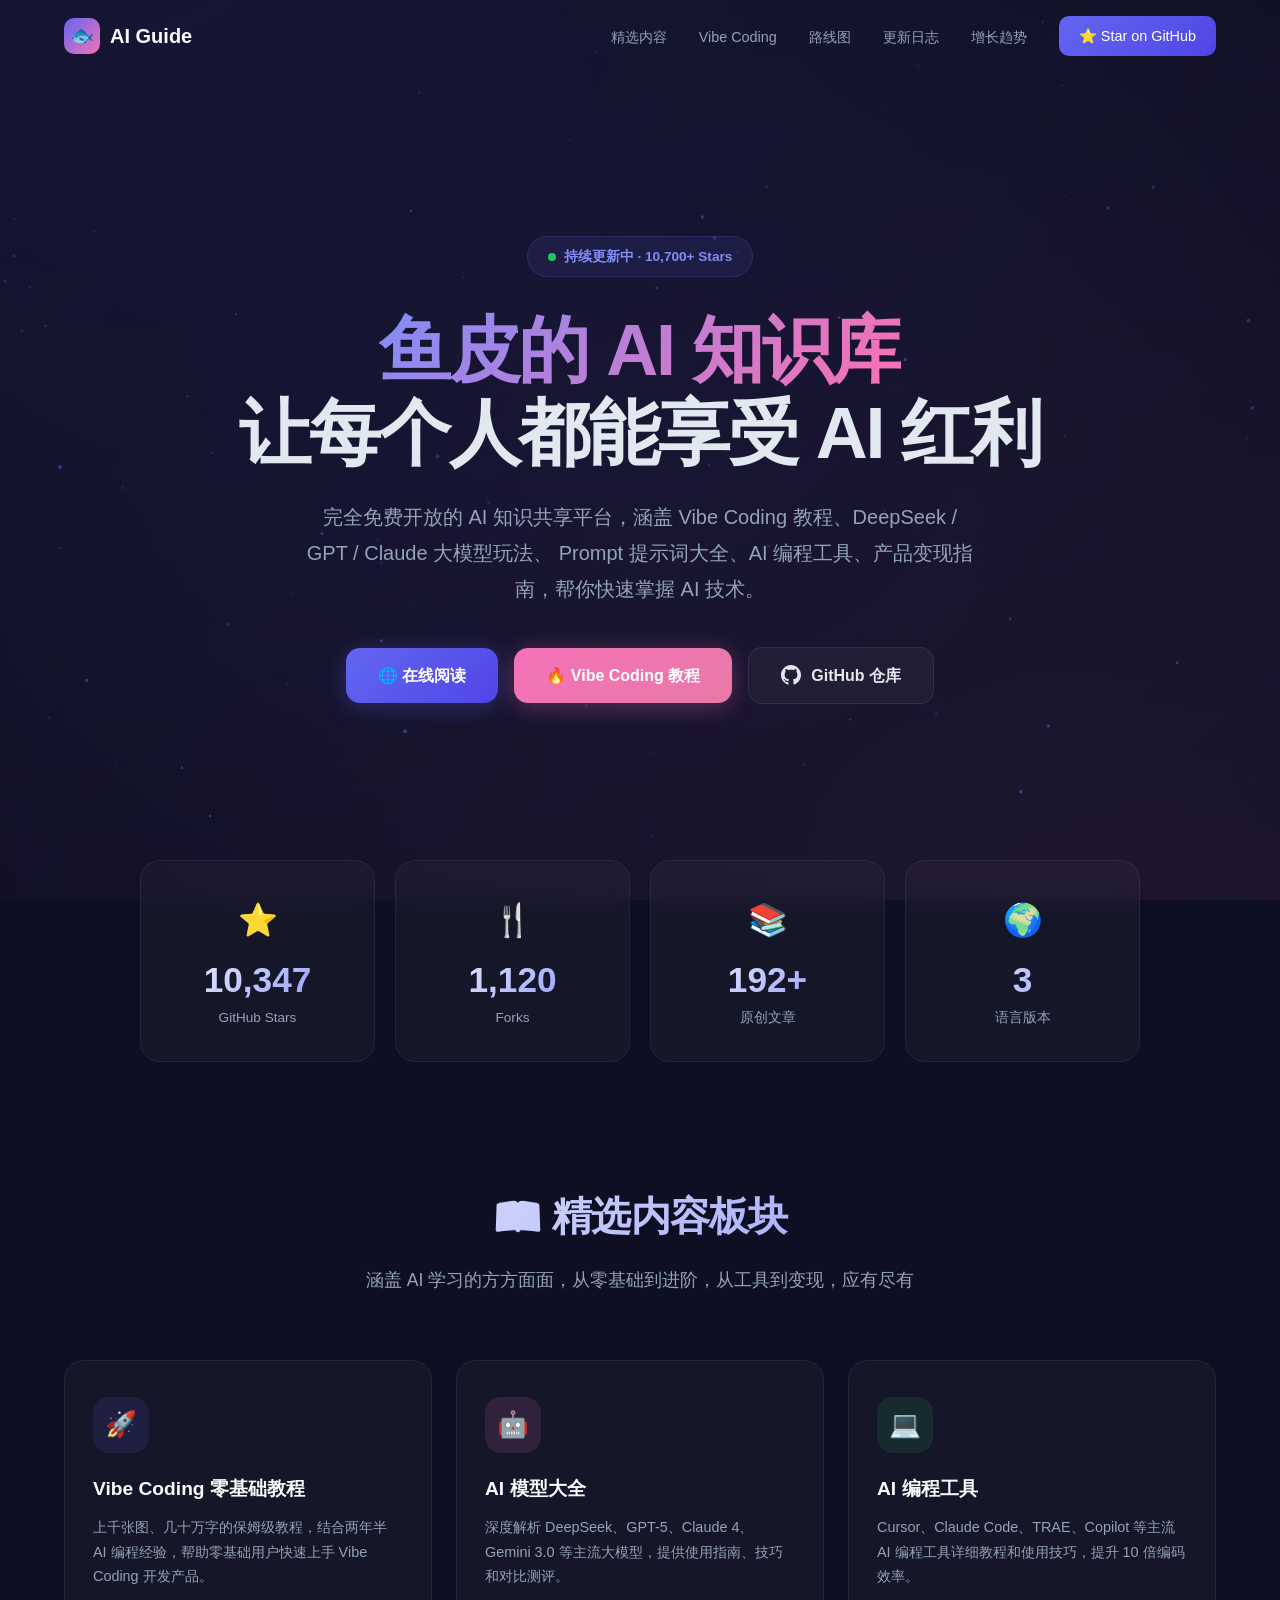
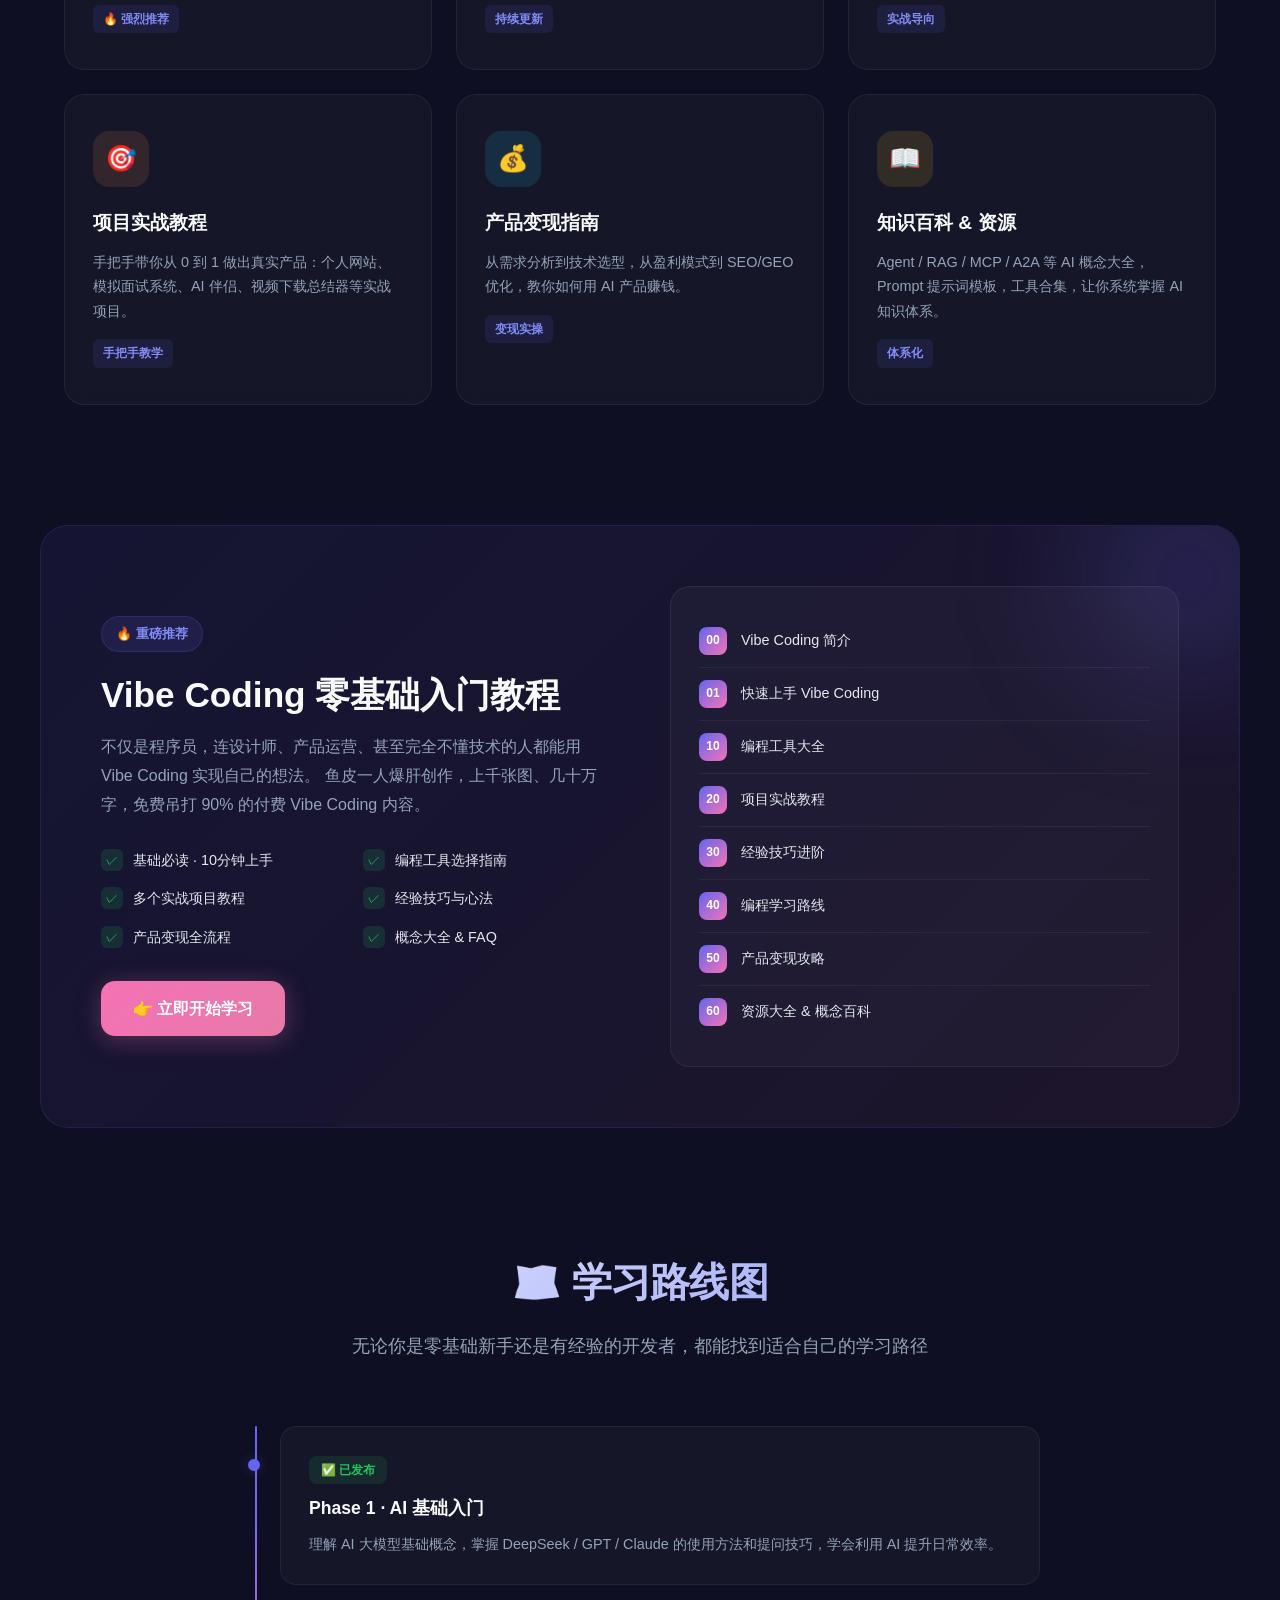
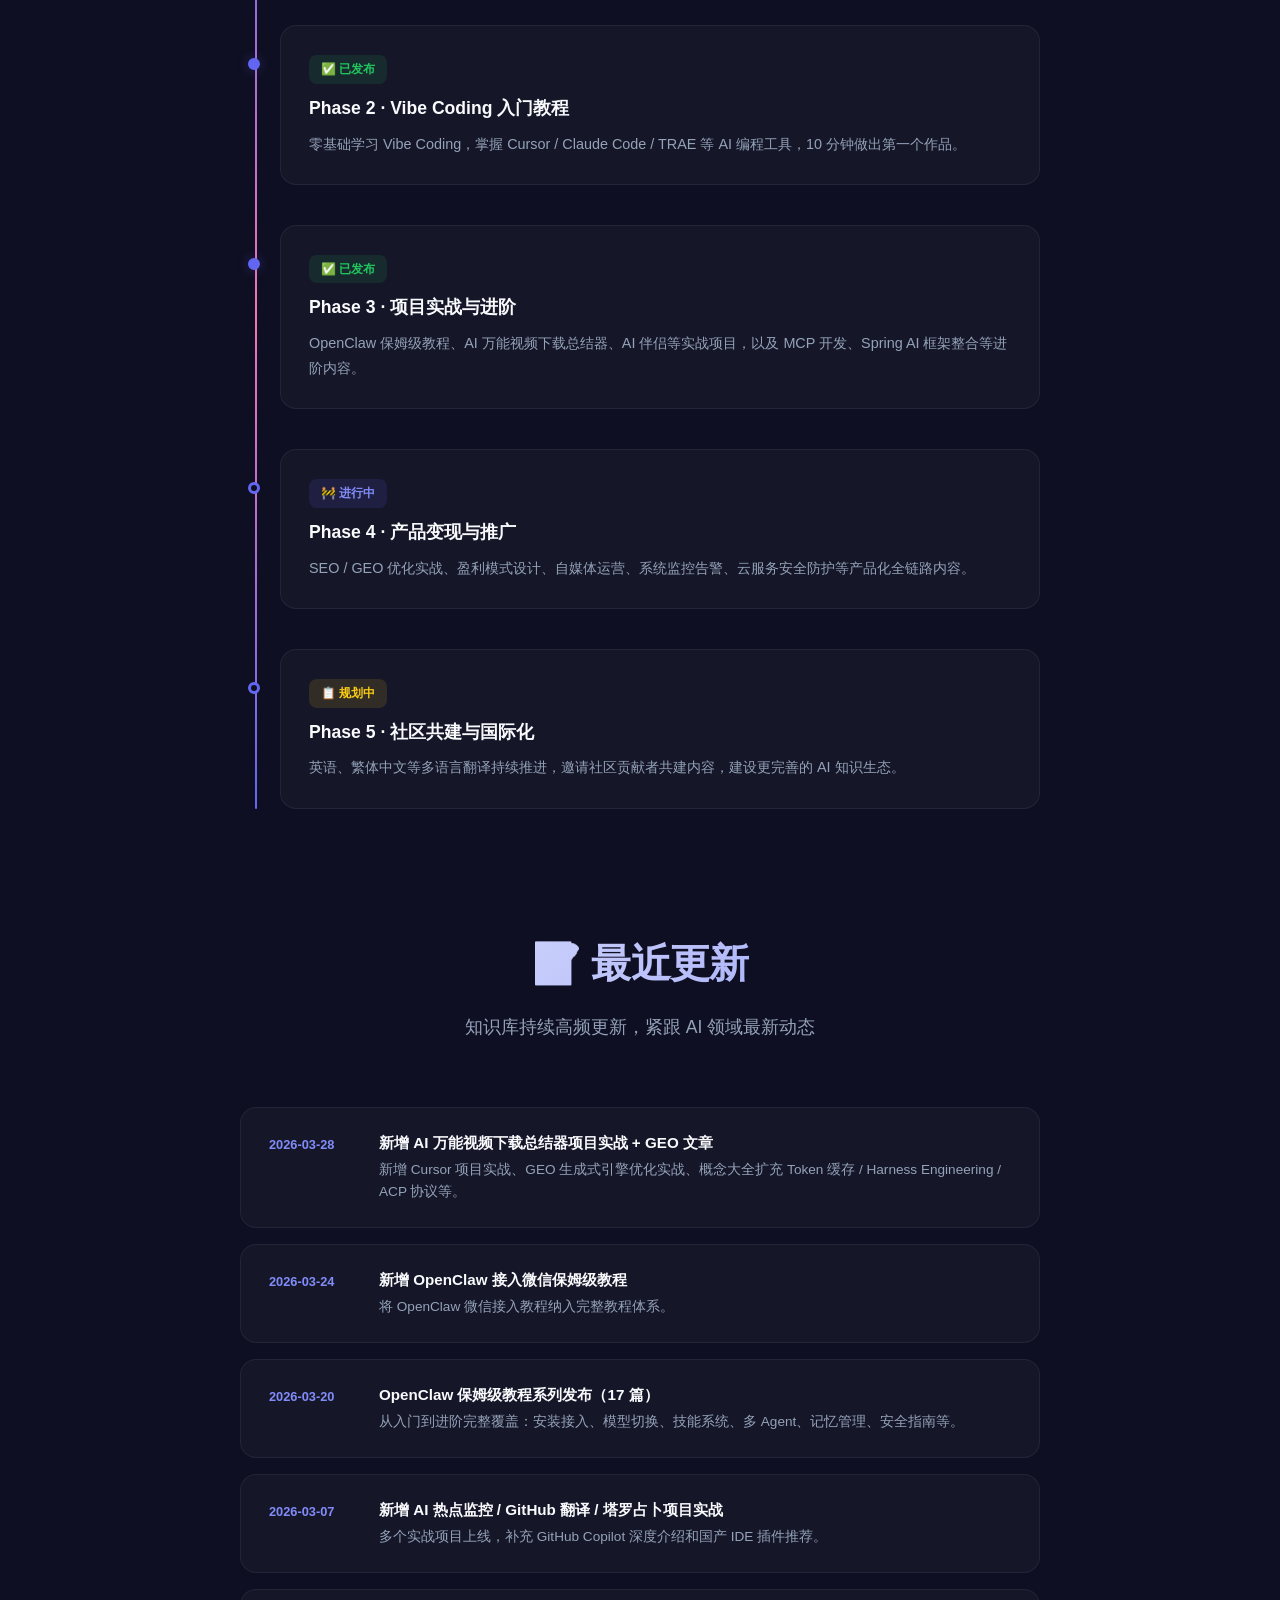
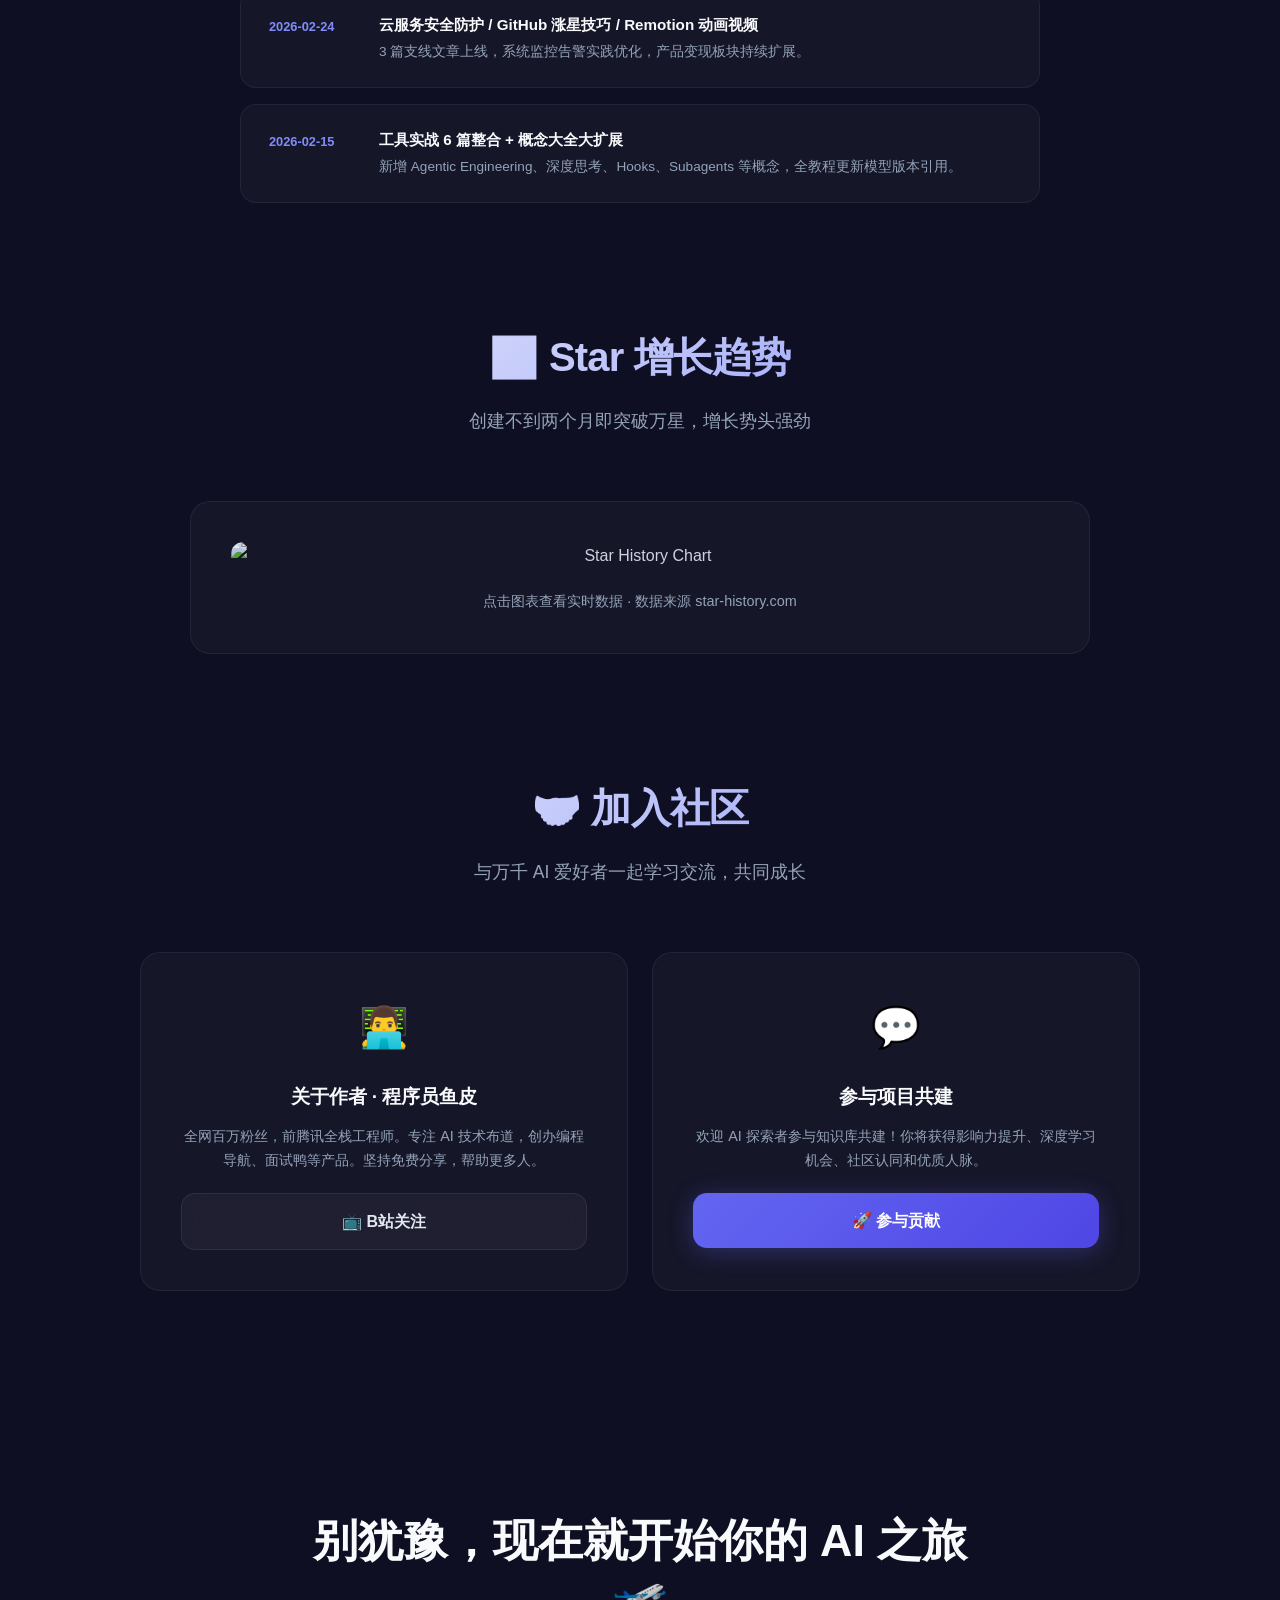
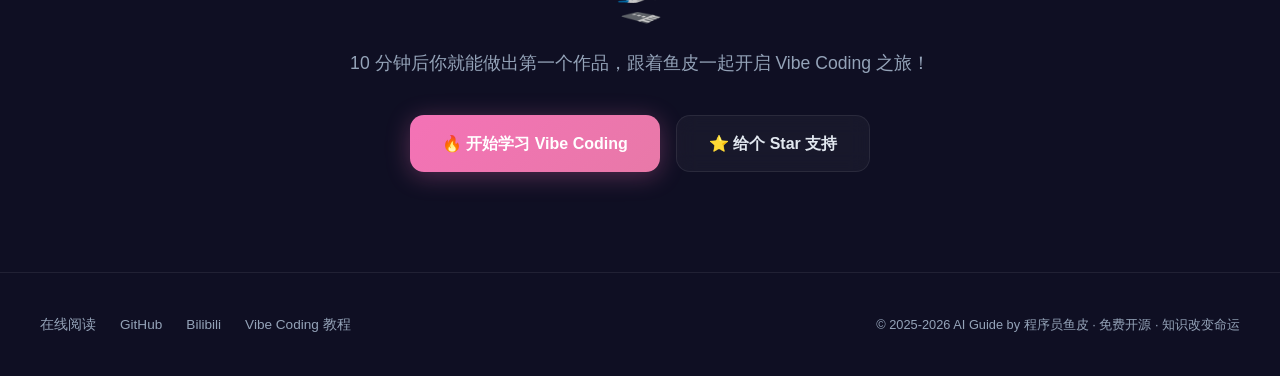
==== site/index.html @ 6ab48afa "feat: build high-quality ai-guide navigation website with GitHub Pages deployment Agent-Logs-Url: ht" ====
<!DOCTYPE html>
<html lang="zh-CN">
<head>
  <meta charset="UTF-8">
  <meta name="viewport" content="width=device-width, initial-scale=1.0">
  <title>AI Guide - 鱼皮的 AI 知识库 | 免费开源 AI 学习平台</title>
  <meta name="description" content="程序员鱼皮的 AI 资源大全 + Vibe Coding 零基础教程。10000+ Stars，涵盖 DeepSeek、GPT、Claude、Cursor 等热门 AI 工具教程。">
  <meta name="keywords" content="AI,Vibe Coding,DeepSeek,ChatGPT,Claude,Cursor,AI编程,开源">
  <meta property="og:title" content="AI Guide - 鱼皮的 AI 知识库">
  <meta property="og:description" content="完全免费开放的 AI 知识共享平台，减少信息差，让每个人都能享受技术红利">
  <meta property="og:type" content="website">
  <link rel="icon" href="data:image/svg+xml,<svg xmlns=%22http://www.w3.org/2000/svg%22 viewBox=%220 0 100 100%22><text y=%22.9em%22 font-size=%2290%22>🐟</text></svg>">
  <style>
    /* ========== CSS Reset & Base ========== */
    *, *::before, *::after { margin: 0; padding: 0; box-sizing: border-box; }
    :root {
      --primary: #6366f1;
      --primary-light: #818cf8;
      --primary-dark: #4f46e5;
      --accent: #f472b6;
      --accent-light: #f9a8d4;
      --bg-dark: #0f0f23;
      --bg-card: rgba(255, 255, 255, 0.04);
      --bg-card-hover: rgba(255, 255, 255, 0.08);
      --border: rgba(255, 255, 255, 0.08);
      --border-hover: rgba(255, 255, 255, 0.15);
      --text: #e2e8f0;
      --text-dim: #94a3b8;
      --text-bright: #f8fafc;
      --glow-primary: rgba(99, 102, 241, 0.3);
      --glow-accent: rgba(244, 114, 182, 0.3);
      --gradient-hero: linear-gradient(135deg, #0f0f23 0%, #1a1a3e 50%, #0f0f23 100%);
      --glass: rgba(255, 255, 255, 0.03);
      --glass-border: rgba(255, 255, 255, 0.06);
      --section-gap: 120px;
    }
    html { scroll-behavior: smooth; font-size: 16px; }
    body {
      font-family: -apple-system, BlinkMacSystemFont, 'Segoe UI', 'PingFang SC', 'Hiragino Sans GB', 'Microsoft YaHei', sans-serif;
      background: var(--bg-dark);
      color: var(--text);
      overflow-x: hidden;
      line-height: 1.7;
      -webkit-font-smoothing: antialiased;
    }
    a { color: inherit; text-decoration: none; }
    img { max-width: 100%; display: block; }

    /* ========== Scrollbar ========== */
    ::-webkit-scrollbar { width: 6px; }
    ::-webkit-scrollbar-track { background: var(--bg-dark); }
    ::-webkit-scrollbar-thumb { background: var(--primary); border-radius: 3px; }

    /* ========== Utility ========== */
    .container { max-width: 1200px; margin: 0 auto; padding: 0 24px; }
    .section-title {
      text-align: center;
      margin-bottom: 64px;
    }
    .section-title h2 {
      font-size: clamp(1.8rem, 4vw, 2.5rem);
      font-weight: 800;
      background: linear-gradient(135deg, var(--text-bright) 0%, var(--primary-light) 100%);
      -webkit-background-clip: text;
      -webkit-text-fill-color: transparent;
      background-clip: text;
      margin-bottom: 16px;
      letter-spacing: -0.02em;
    }
    .section-title p {
      color: var(--text-dim);
      font-size: 1.1rem;
      max-width: 600px;
      margin: 0 auto;
    }
    .badge {
      display: inline-flex;
      align-items: center;
      gap: 6px;
      padding: 6px 14px;
      border-radius: 100px;
      font-size: 0.8rem;
      font-weight: 600;
      background: rgba(99, 102, 241, 0.12);
      color: var(--primary-light);
      border: 1px solid rgba(99, 102, 241, 0.2);
    }

    /* ========== Canvas Background ========== */
    #particles-canvas {
      position: fixed;
      top: 0; left: 0;
      width: 100%; height: 100%;
      z-index: 0;
      pointer-events: none;
    }

    /* ========== Navigation ========== */
    .navbar {
      position: fixed;
      top: 0; left: 0; right: 0;
      z-index: 1000;
      padding: 16px 0;
      transition: all 0.4s cubic-bezier(0.4, 0, 0.2, 1);
    }
    .navbar.scrolled {
      padding: 10px 0;
      background: rgba(15, 15, 35, 0.85);
      backdrop-filter: blur(20px) saturate(180%);
      -webkit-backdrop-filter: blur(20px) saturate(180%);
      border-bottom: 1px solid var(--border);
    }
    .navbar .container {
      display: flex;
      align-items: center;
      justify-content: space-between;
    }
    .nav-logo {
      display: flex;
      align-items: center;
      gap: 10px;
      font-size: 1.25rem;
      font-weight: 800;
      color: var(--text-bright);
    }
    .nav-logo-icon {
      width: 36px; height: 36px;
      background: linear-gradient(135deg, var(--primary), var(--accent));
      border-radius: 10px;
      display: flex;
      align-items: center;
      justify-content: center;
      font-size: 1.2rem;
    }
    .nav-links {
      display: flex;
      align-items: center;
      gap: 32px;
      list-style: none;
    }
    .nav-links a {
      font-size: 0.9rem;
      font-weight: 500;
      color: var(--text-dim);
      transition: color 0.3s;
      position: relative;
    }
    .nav-links a:hover { color: var(--text-bright); }
    .nav-links a::after {
      content: '';
      position: absolute;
      bottom: -4px; left: 0;
      width: 0; height: 2px;
      background: var(--primary);
      transition: width 0.3s;
    }
    .nav-links a:hover::after { width: 100%; }
    .nav-cta {
      display: inline-flex;
      align-items: center;
      gap: 8px;
      padding: 8px 20px;
      border-radius: 10px;
      font-size: 0.875rem;
      font-weight: 600;
      background: linear-gradient(135deg, var(--primary), var(--primary-dark));
      color: white !important;
      transition: all 0.3s;
      border: none;
      cursor: pointer;
    }
    .nav-cta:hover {
      transform: translateY(-1px);
      box-shadow: 0 4px 20px var(--glow-primary);
    }
    .nav-cta::after { display: none !important; }
    .mobile-toggle {
      display: none;
      flex-direction: column;
      gap: 5px;
      background: none;
      border: none;
      cursor: pointer;
      padding: 4px;
    }
    .mobile-toggle span {
      display: block;
      width: 22px; height: 2px;
      background: var(--text);
      border-radius: 2px;
      transition: all 0.3s;
    }

    /* ========== Hero Section ========== */
    .hero {
      position: relative;
      min-height: 100vh;
      display: flex;
      align-items: center;
      justify-content: center;
      padding: 120px 24px 80px;
      text-align: center;
      overflow: hidden;
    }
    .hero::before {
      content: '';
      position: absolute;
      top: -50%;
      left: -50%;
      width: 200%;
      height: 200%;
      background: radial-gradient(ellipse at 30% 20%, rgba(99, 102, 241, 0.08) 0%, transparent 50%),
                  radial-gradient(ellipse at 70% 80%, rgba(244, 114, 182, 0.06) 0%, transparent 50%),
                  radial-gradient(ellipse at 50% 50%, rgba(99, 102, 241, 0.04) 0%, transparent 70%);
      animation: heroGlow 15s ease-in-out infinite;
    }
    @keyframes heroGlow {
      0%, 100% { transform: translate(0, 0) scale(1); }
      33% { transform: translate(2%, -2%) scale(1.02); }
      66% { transform: translate(-1%, 1%) scale(0.98); }
    }
    .hero-content {
      position: relative;
      z-index: 1;
      max-width: 900px;
    }
    .hero-badge {
      display: inline-flex;
      align-items: center;
      gap: 8px;
      padding: 8px 20px;
      border-radius: 100px;
      font-size: 0.85rem;
      font-weight: 600;
      background: rgba(99, 102, 241, 0.1);
      color: var(--primary-light);
      border: 1px solid rgba(99, 102, 241, 0.2);
      margin-bottom: 32px;
      animation: fadeInUp 0.8s ease-out;
    }
    .hero-badge .pulse-dot {
      width: 8px; height: 8px;
      border-radius: 50%;
      background: #22c55e;
      animation: pulse 2s infinite;
    }
    @keyframes pulse {
      0%, 100% { opacity: 1; transform: scale(1); }
      50% { opacity: 0.5; transform: scale(1.5); }
    }
    .hero h1 {
      font-size: clamp(2.5rem, 6vw, 4.5rem);
      font-weight: 900;
      line-height: 1.15;
      margin-bottom: 24px;
      letter-spacing: -0.03em;
      animation: fadeInUp 0.8s ease-out 0.1s backwards;
    }
    .hero h1 .gradient-text {
      background: linear-gradient(135deg, var(--primary-light), var(--accent), var(--primary-light));
      -webkit-background-clip: text;
      -webkit-text-fill-color: transparent;
      background-clip: text;
      background-size: 200% auto;
      animation: gradientShift 4s ease-in-out infinite;
    }
    @keyframes gradientShift {
      0%, 100% { background-position: 0% center; }
      50% { background-position: 100% center; }
    }
    .hero-desc {
      font-size: clamp(1rem, 2vw, 1.25rem);
      color: var(--text-dim);
      max-width: 680px;
      margin: 0 auto 40px;
      line-height: 1.8;
      animation: fadeInUp 0.8s ease-out 0.2s backwards;
    }
    .hero-actions {
      display: flex;
      align-items: center;
      justify-content: center;
      gap: 16px;
      flex-wrap: wrap;
      animation: fadeInUp 0.8s ease-out 0.3s backwards;
    }
    .btn {
      display: inline-flex;
      align-items: center;
      gap: 10px;
      padding: 14px 32px;
      border-radius: 14px;
      font-size: 1rem;
      font-weight: 700;
      cursor: pointer;
      transition: all 0.3s cubic-bezier(0.4, 0, 0.2, 1);
      border: none;
      position: relative;
      overflow: hidden;
    }
    .btn-primary {
      background: linear-gradient(135deg, var(--primary), var(--primary-dark));
      color: white;
      box-shadow: 0 4px 24px var(--glow-primary);
    }
    .btn-primary:hover {
      transform: translateY(-2px);
      box-shadow: 0 8px 40px var(--glow-primary);
    }
    .btn-secondary {
      background: var(--bg-card);
      color: var(--text);
      border: 1px solid var(--border);
      backdrop-filter: blur(10px);
    }
    .btn-secondary:hover {
      background: var(--bg-card-hover);
      border-color: var(--border-hover);
      transform: translateY(-2px);
    }
    .btn-accent {
      background: linear-gradient(135deg, var(--accent), #e879a8);
      color: white;
      box-shadow: 0 4px 24px var(--glow-accent);
    }
    .btn-accent:hover {
      transform: translateY(-2px);
      box-shadow: 0 8px 40px var(--glow-accent);
    }

    @keyframes fadeInUp {
      from { opacity: 0; transform: translateY(30px); }
      to { opacity: 1; transform: translateY(0); }
    }

    /* ========== Stats Section ========== */
    .stats {
      position: relative;
      z-index: 1;
      padding: 0 24px;
      margin-top: -40px;
      margin-bottom: var(--section-gap);
    }
    .stats-grid {
      display: grid;
      grid-template-columns: repeat(4, 1fr);
      gap: 20px;
      max-width: 1000px;
      margin: 0 auto;
    }
    .stat-card {
      text-align: center;
      padding: 32px 20px;
      border-radius: 20px;
      background: var(--glass);
      border: 1px solid var(--glass-border);
      backdrop-filter: blur(10px);
      transition: all 0.4s cubic-bezier(0.4, 0, 0.2, 1);
    }
    .stat-card:hover {
      transform: translateY(-4px);
      background: var(--bg-card-hover);
      border-color: var(--border-hover);
      box-shadow: 0 20px 60px rgba(0,0,0,0.3);
    }
    .stat-icon {
      font-size: 2rem;
      margin-bottom: 12px;
    }
    .stat-number {
      font-size: 2.2rem;
      font-weight: 900;
      background: linear-gradient(135deg, var(--text-bright), var(--primary-light));
      -webkit-background-clip: text;
      -webkit-text-fill-color: transparent;
      background-clip: text;
      line-height: 1.2;
    }
    .stat-label {
      font-size: 0.85rem;
      color: var(--text-dim);
      margin-top: 4px;
      font-weight: 500;
    }

    /* ========== Features Section ========== */
    .features {
      position: relative;
      z-index: 1;
      padding: 0 24px;
      margin-bottom: var(--section-gap);
    }
    .features-grid {
      display: grid;
      grid-template-columns: repeat(3, 1fr);
      gap: 24px;
    }
    .feature-card {
      padding: 36px 28px;
      border-radius: 20px;
      background: var(--glass);
      border: 1px solid var(--glass-border);
      backdrop-filter: blur(10px);
      transition: all 0.4s cubic-bezier(0.4, 0, 0.2, 1);
      position: relative;
      overflow: hidden;
    }
    .feature-card::before {
      content: '';
      position: absolute;
      top: 0; left: 0;
      width: 100%; height: 3px;
      background: linear-gradient(90deg, var(--primary), var(--accent));
      opacity: 0;
      transition: opacity 0.4s;
    }
    .feature-card:hover {
      transform: translateY(-6px);
      background: var(--bg-card-hover);
      border-color: var(--border-hover);
      box-shadow: 0 20px 60px rgba(0, 0, 0, 0.3);
    }
    .feature-card:hover::before { opacity: 1; }
    .feature-icon {
      width: 56px; height: 56px;
      border-radius: 16px;
      display: flex;
      align-items: center;
      justify-content: center;
      font-size: 1.6rem;
      margin-bottom: 20px;
    }
    .feature-icon.purple { background: rgba(99, 102, 241, 0.12); }
    .feature-icon.pink { background: rgba(244, 114, 182, 0.12); }
    .feature-icon.green { background: rgba(34, 197, 94, 0.12); }
    .feature-icon.orange { background: rgba(251, 146, 60, 0.12); }
    .feature-icon.cyan { background: rgba(34, 211, 238, 0.12); }
    .feature-icon.yellow { background: rgba(250, 204, 21, 0.12); }
    .feature-card h3 {
      font-size: 1.2rem;
      font-weight: 700;
      color: var(--text-bright);
      margin-bottom: 10px;
    }
    .feature-card p {
      font-size: 0.9rem;
      color: var(--text-dim);
      line-height: 1.7;
    }
    .feature-tag {
      display: inline-flex;
      padding: 4px 10px;
      border-radius: 6px;
      font-size: 0.75rem;
      font-weight: 600;
      margin-top: 16px;
      background: rgba(99, 102, 241, 0.1);
      color: var(--primary-light);
    }

    /* ========== Vibe Coding Spotlight ========== */
    .spotlight {
      position: relative;
      z-index: 1;
      padding: 0 24px;
      margin-bottom: var(--section-gap);
    }
    .spotlight-card {
      max-width: 1200px;
      margin: 0 auto;
      border-radius: 28px;
      background: linear-gradient(135deg, rgba(99, 102, 241, 0.08), rgba(244, 114, 182, 0.06));
      border: 1px solid rgba(99, 102, 241, 0.15);
      padding: 60px;
      display: grid;
      grid-template-columns: 1fr 1fr;
      gap: 60px;
      align-items: center;
      position: relative;
      overflow: hidden;
    }
    .spotlight-card::before {
      content: '';
      position: absolute;
      top: -100px; right: -100px;
      width: 300px; height: 300px;
      border-radius: 50%;
      background: radial-gradient(circle, var(--glow-primary) 0%, transparent 70%);
      filter: blur(60px);
    }
    .spotlight-content {
      position: relative;
      z-index: 1;
    }
    .spotlight-content .badge { margin-bottom: 20px; }
    .spotlight-content h2 {
      font-size: clamp(1.6rem, 3vw, 2.2rem);
      font-weight: 800;
      color: var(--text-bright);
      margin-bottom: 16px;
      line-height: 1.3;
    }
    .spotlight-content > p {
      color: var(--text-dim);
      font-size: 1rem;
      line-height: 1.8;
      margin-bottom: 28px;
    }
    .spotlight-features {
      display: grid;
      grid-template-columns: 1fr 1fr;
      gap: 14px;
      margin-bottom: 32px;
    }
    .spotlight-feature {
      display: flex;
      align-items: center;
      gap: 10px;
      font-size: 0.9rem;
      color: var(--text);
    }
    .spotlight-feature .check {
      width: 22px; height: 22px;
      border-radius: 6px;
      background: rgba(34, 197, 94, 0.15);
      color: #22c55e;
      display: flex;
      align-items: center;
      justify-content: center;
      font-size: 0.75rem;
      flex-shrink: 0;
    }
    .spotlight-visual {
      position: relative;
      z-index: 1;
    }
    .spotlight-outline {
      border-radius: 20px;
      background: rgba(255,255,255,0.03);
      border: 1px solid var(--glass-border);
      padding: 28px;
    }
    .outline-item {
      display: flex;
      align-items: center;
      gap: 14px;
      padding: 12px 0;
      border-bottom: 1px solid var(--glass-border);
      font-size: 0.9rem;
      color: var(--text);
      transition: color 0.2s;
    }
    .outline-item:last-child { border-bottom: none; }
    .outline-item:hover { color: var(--primary-light); }
    .outline-num {
      width: 28px; height: 28px;
      border-radius: 8px;
      background: linear-gradient(135deg, var(--primary), var(--accent));
      color: white;
      display: flex;
      align-items: center;
      justify-content: center;
      font-size: 0.75rem;
      font-weight: 700;
      flex-shrink: 0;
    }

    /* ========== Roadmap ========== */
    .roadmap {
      position: relative;
      z-index: 1;
      padding: 0 24px;
      margin-bottom: var(--section-gap);
    }
    .roadmap-timeline {
      max-width: 800px;
      margin: 0 auto;
      position: relative;
      padding-left: 40px;
    }
    .roadmap-timeline::before {
      content: '';
      position: absolute;
      left: 15px; top: 0;
      width: 2px; height: 100%;
      background: linear-gradient(180deg, var(--primary), var(--accent), var(--primary));
      border-radius: 2px;
    }
    .roadmap-item {
      position: relative;
      margin-bottom: 40px;
      padding: 28px;
      border-radius: 16px;
      background: var(--glass);
      border: 1px solid var(--glass-border);
      transition: all 0.3s;
    }
    .roadmap-item:hover {
      background: var(--bg-card-hover);
      border-color: var(--border-hover);
      transform: translateX(4px);
    }
    .roadmap-dot {
      position: absolute;
      left: -33px; top: 32px;
      width: 12px; height: 12px;
      border-radius: 50%;
      border: 3px solid var(--primary);
      background: var(--bg-dark);
    }
    .roadmap-item.active .roadmap-dot {
      background: var(--primary);
      box-shadow: 0 0 12px var(--glow-primary);
    }
    .roadmap-item .phase-badge {
      display: inline-flex;
      padding: 4px 12px;
      border-radius: 8px;
      font-size: 0.75rem;
      font-weight: 700;
      margin-bottom: 10px;
    }
    .phase-badge.done { background: rgba(34, 197, 94, 0.12); color: #22c55e; }
    .phase-badge.current { background: rgba(99, 102, 241, 0.12); color: var(--primary-light); }
    .phase-badge.future { background: rgba(250, 204, 21, 0.12); color: #facc15; }
    .roadmap-item h3 {
      font-size: 1.1rem;
      font-weight: 700;
      color: var(--text-bright);
      margin-bottom: 8px;
    }
    .roadmap-item p {
      font-size: 0.9rem;
      color: var(--text-dim);
      line-height: 1.7;
    }

    /* ========== Changelog ========== */
    .changelog {
      position: relative;
      z-index: 1;
      padding: 0 24px;
      margin-bottom: var(--section-gap);
    }
    .changelog-list {
      max-width: 800px;
      margin: 0 auto;
      display: flex;
      flex-direction: column;
      gap: 16px;
    }
    .changelog-item {
      padding: 24px 28px;
      border-radius: 16px;
      background: var(--glass);
      border: 1px solid var(--glass-border);
      display: flex;
      gap: 20px;
      align-items: flex-start;
      transition: all 0.3s;
    }
    .changelog-item:hover {
      background: var(--bg-card-hover);
      border-color: var(--border-hover);
    }
    .changelog-date {
      font-size: 0.8rem;
      font-weight: 700;
      color: var(--primary-light);
      white-space: nowrap;
      min-width: 90px;
      padding-top: 2px;
    }
    .changelog-body h4 {
      font-size: 0.95rem;
      font-weight: 700;
      color: var(--text-bright);
      margin-bottom: 6px;
      line-height: 1.4;
    }
    .changelog-body p {
      font-size: 0.85rem;
      color: var(--text-dim);
      line-height: 1.6;
    }

    /* ========== Star History ========== */
    .star-history {
      position: relative;
      z-index: 1;
      padding: 0 24px;
      margin-bottom: var(--section-gap);
    }
    .star-chart-container {
      max-width: 900px;
      margin: 0 auto;
      border-radius: 20px;
      background: var(--glass);
      border: 1px solid var(--glass-border);
      padding: 40px;
      text-align: center;
    }
    .star-chart-container img {
      width: 100%;
      border-radius: 12px;
      opacity: 0.9;
      transition: opacity 0.3s;
    }
    .star-chart-container:hover img { opacity: 1; }
    .star-chart-label {
      margin-top: 20px;
      font-size: 0.9rem;
      color: var(--text-dim);
    }

    /* ========== Author / Community ========== */
    .community {
      position: relative;
      z-index: 1;
      padding: 0 24px;
      margin-bottom: var(--section-gap);
    }
    .community-grid {
      display: grid;
      grid-template-columns: 1fr 1fr;
      gap: 24px;
      max-width: 1000px;
      margin: 0 auto;
    }
    .community-card {
      padding: 40px;
      border-radius: 20px;
      background: var(--glass);
      border: 1px solid var(--glass-border);
      text-align: center;
      transition: all 0.4s;
    }
    .community-card:hover {
      background: var(--bg-card-hover);
      border-color: var(--border-hover);
      transform: translateY(-4px);
    }
    .community-card .card-icon {
      font-size: 2.5rem;
      margin-bottom: 20px;
    }
    .community-card h3 {
      font-size: 1.2rem;
      font-weight: 700;
      color: var(--text-bright);
      margin-bottom: 10px;
    }
    .community-card p {
      font-size: 0.9rem;
      color: var(--text-dim);
      margin-bottom: 20px;
      line-height: 1.7;
    }
    .community-card .btn {
      width: 100%;
      justify-content: center;
    }

    /* ========== CTA Section ========== */
    .cta-section {
      position: relative;
      z-index: 1;
      padding: 100px 24px;
      text-align: center;
    }
    .cta-inner {
      max-width: 700px;
      margin: 0 auto;
    }
    .cta-section h2 {
      font-size: clamp(1.8rem, 4vw, 2.8rem);
      font-weight: 900;
      margin-bottom: 20px;
      color: var(--text-bright);
      line-height: 1.3;
    }
    .cta-section p {
      font-size: 1.1rem;
      color: var(--text-dim);
      margin-bottom: 36px;
      line-height: 1.8;
    }
    .cta-actions {
      display: flex;
      gap: 16px;
      justify-content: center;
      flex-wrap: wrap;
    }

    /* ========== Footer ========== */
    .footer {
      position: relative;
      z-index: 1;
      border-top: 1px solid var(--border);
      padding: 40px 24px;
      text-align: center;
    }
    .footer-content {
      display: flex;
      justify-content: space-between;
      align-items: center;
      max-width: 1200px;
      margin: 0 auto;
      flex-wrap: wrap;
      gap: 16px;
    }
    .footer-links {
      display: flex;
      gap: 24px;
    }
    .footer-links a {
      font-size: 0.85rem;
      color: var(--text-dim);
      transition: color 0.3s;
    }
    .footer-links a:hover { color: var(--primary-light); }
    .footer-copy {
      font-size: 0.8rem;
      color: var(--text-dim);
    }

    /* ========== Scroll Animations ========== */
    .fade-in {
      opacity: 0;
      transform: translateY(40px);
      transition: all 0.8s cubic-bezier(0.4, 0, 0.2, 1);
    }
    .fade-in.visible {
      opacity: 1;
      transform: translateY(0);
    }

    /* ========== Responsive ========== */
    @media (max-width: 1024px) {
      .features-grid { grid-template-columns: repeat(2, 1fr); }
      .spotlight-card {
        grid-template-columns: 1fr;
        padding: 40px;
        gap: 40px;
      }
    }
    @media (max-width: 768px) {
      :root { --section-gap: 80px; }
      .nav-links { display: none; }
      .mobile-toggle { display: flex; }
      .nav-links.open {
        display: flex;
        flex-direction: column;
        position: absolute;
        top: 100%; left: 0; right: 0;
        background: rgba(15, 15, 35, 0.95);
        backdrop-filter: blur(20px);
        padding: 20px;
        gap: 16px;
        border-bottom: 1px solid var(--border);
      }
      .stats-grid { grid-template-columns: repeat(2, 1fr); }
      .features-grid { grid-template-columns: 1fr; }
      .spotlight-card { padding: 28px; }
      .spotlight-features { grid-template-columns: 1fr; }
      .community-grid { grid-template-columns: 1fr; }
      .hero h1 { font-size: 2rem; }
      .hero-actions { flex-direction: column; }
      .hero-actions .btn { width: 100%; justify-content: center; }
      .changelog-item { flex-direction: column; gap: 8px; }
      .star-chart-container { padding: 20px; }
      .footer-content { flex-direction: column; }
    }
    @media (max-width: 480px) {
      .stats-grid { grid-template-columns: 1fr 1fr; gap: 12px; }
      .stat-card { padding: 20px 12px; }
      .stat-number { font-size: 1.8rem; }
      .hero { padding: 100px 16px 60px; }
    }
  </style>
</head>
<body>

  <!-- Particle Background -->
  <canvas id="particles-canvas"></canvas>

  <!-- Navigation -->
  <nav class="navbar" id="navbar">
    <div class="container">
      <a href="#" class="nav-logo">
        <div class="nav-logo-icon">🐟</div>
        <span>AI Guide</span>
      </a>
      <ul class="nav-links" id="navLinks">
        <li><a href="#features">精选内容</a></li>
        <li><a href="#vibe-coding">Vibe Coding</a></li>
        <li><a href="#roadmap">路线图</a></li>
        <li><a href="#changelog">更新日志</a></li>
        <li><a href="#growth">增长趋势</a></li>
        <li><a href="https://github.com/liyupi/ai-guide" target="_blank" rel="noopener" class="nav-cta">⭐ Star on GitHub</a></li>
      </ul>
      <button class="mobile-toggle" id="mobileToggle" aria-label="Toggle menu">
        <span></span><span></span><span></span>
      </button>
    </div>
  </nav>

  <!-- Hero Section -->
  <section class="hero" id="hero">
    <div class="hero-content">
      <div class="hero-badge">
        <span class="pulse-dot"></span>
        持续更新中 · 10,700+ Stars
      </div>
      <h1>
        <span class="gradient-text">鱼皮的 AI 知识库</span><br>
        让每个人都能享受 AI 红利
      </h1>
      <p class="hero-desc">
        完全免费开放的 AI 知识共享平台，涵盖 Vibe Coding 教程、DeepSeek / GPT / Claude 大模型玩法、
        Prompt 提示词大全、AI 编程工具、产品变现指南，帮你快速掌握 AI 技术。
      </p>
      <div class="hero-actions">
        <a href="https://ai.codefather.cn" target="_blank" rel="noopener" class="btn btn-primary">
          🌐 在线阅读
        </a>
        <a href="https://ai.codefather.cn/vibe" target="_blank" rel="noopener" class="btn btn-accent">
          🔥 Vibe Coding 教程
        </a>
        <a href="https://github.com/liyupi/ai-guide" target="_blank" rel="noopener" class="btn btn-secondary">
          <svg width="20" height="20" viewBox="0 0 24 24" fill="currentColor"><path d="M12 0c-6.626 0-12 5.373-12 12 0 5.302 3.438 9.8 8.207 11.387.599.111.793-.261.793-.577v-2.234c-3.338.726-4.033-1.416-4.033-1.416-.546-1.387-1.333-1.756-1.333-1.756-1.089-.745.083-.729.083-.729 1.205.084 1.839 1.237 1.839 1.237 1.07 1.834 2.807 1.304 3.492.997.107-.775.418-1.305.762-1.604-2.665-.305-5.467-1.334-5.467-5.931 0-1.311.469-2.381 1.236-3.221-.124-.303-.535-1.524.117-3.176 0 0 1.008-.322 3.301 1.23.957-.266 1.983-.399 3.003-.404 1.02.005 2.047.138 3.006.404 2.291-1.552 3.297-1.23 3.297-1.23.653 1.653.242 2.874.118 3.176.77.84 1.235 1.911 1.235 3.221 0 4.609-2.807 5.624-5.479 5.921.43.372.823 1.102.823 2.222v3.293c0 .319.192.694.801.576 4.765-1.589 8.199-6.086 8.199-11.386 0-6.627-5.373-12-12-12z"/></svg>
          GitHub 仓库
        </a>
      </div>
    </div>
  </section>

  <!-- Stats Section -->
  <section class="stats fade-in">
    <div class="stats-grid">
      <div class="stat-card">
        <div class="stat-icon">⭐</div>
        <div class="stat-number" data-count="10762">0</div>
        <div class="stat-label">GitHub Stars</div>
      </div>
      <div class="stat-card">
        <div class="stat-icon">🍴</div>
        <div class="stat-number" data-count="1165">0</div>
        <div class="stat-label">Forks</div>
      </div>
      <div class="stat-card">
        <div class="stat-icon">📚</div>
        <div class="stat-number" data-count="200">0+</div>
        <div class="stat-label">原创文章</div>
      </div>
      <div class="stat-card">
        <div class="stat-icon">🌍</div>
        <div class="stat-number" data-count="3">0</div>
        <div class="stat-label">语言版本</div>
      </div>
    </div>
  </section>

  <!-- Features Section -->
  <section class="features" id="features">
    <div class="container">
      <div class="section-title fade-in">
        <h2>📖 精选内容板块</h2>
        <p>涵盖 AI 学习的方方面面，从零基础到进阶，从工具到变现，应有尽有</p>
      </div>
      <div class="features-grid">
        <div class="feature-card fade-in">
          <div class="feature-icon purple">🚀</div>
          <h3>Vibe Coding 零基础教程</h3>
          <p>上千张图、几十万字的保姆级教程，结合两年半 AI 编程经验，帮助零基础用户快速上手 Vibe Coding 开发产品。</p>
          <span class="feature-tag">🔥 强烈推荐</span>
        </div>
        <div class="feature-card fade-in">
          <div class="feature-icon pink">🤖</div>
          <h3>AI 模型大全</h3>
          <p>深度解析 DeepSeek、GPT-5、Claude 4、Gemini 3.0 等主流大模型，提供使用指南、技巧和对比测评。</p>
          <span class="feature-tag">持续更新</span>
        </div>
        <div class="feature-card fade-in">
          <div class="feature-icon green">💻</div>
          <h3>AI 编程工具</h3>
          <p>Cursor、Claude Code、TRAE、Copilot 等主流 AI 编程工具详细教程和使用技巧，提升 10 倍编码效率。</p>
          <span class="feature-tag">实战导向</span>
        </div>
        <div class="feature-card fade-in">
          <div class="feature-icon orange">🎯</div>
          <h3>项目实战教程</h3>
          <p>手把手带你从 0 到 1 做出真实产品：个人网站、模拟面试系统、AI 伴侣、视频下载总结器等实战项目。</p>
          <span class="feature-tag">手把手教学</span>
        </div>
        <div class="feature-card fade-in">
          <div class="feature-icon cyan">💰</div>
          <h3>产品变现指南</h3>
          <p>从需求分析到技术选型，从盈利模式到 SEO/GEO 优化，教你如何用 AI 产品赚钱。</p>
          <span class="feature-tag">变现实操</span>
        </div>
        <div class="feature-card fade-in">
          <div class="feature-icon yellow">📖</div>
          <h3>知识百科 & 资源</h3>
          <p>Agent / RAG / MCP / A2A 等 AI 概念大全，Prompt 提示词模板，工具合集，让你系统掌握 AI 知识体系。</p>
          <span class="feature-tag">体系化</span>
        </div>
      </div>
    </div>
  </section>

  <!-- Vibe Coding Spotlight -->
  <section class="spotlight" id="vibe-coding">
    <div class="spotlight-card fade-in">
      <div class="spotlight-content">
        <span class="badge">🔥 重磅推荐</span>
        <h2>Vibe Coding 零基础入门教程</h2>
        <p>
          不仅是程序员，连设计师、产品运营、甚至完全不懂技术的人都能用 Vibe Coding 实现自己的想法。
          鱼皮一人爆肝创作，上千张图、几十万字，免费吊打 90% 的付费 Vibe Coding 内容。
        </p>
        <div class="spotlight-features">
          <div class="spotlight-feature">
            <span class="check">✓</span>
            <span>基础必读 · 10分钟上手</span>
          </div>
          <div class="spotlight-feature">
            <span class="check">✓</span>
            <span>编程工具选择指南</span>
          </div>
          <div class="spotlight-feature">
            <span class="check">✓</span>
            <span>多个实战项目教程</span>
          </div>
          <div class="spotlight-feature">
            <span class="check">✓</span>
            <span>经验技巧与心法</span>
          </div>
          <div class="spotlight-feature">
            <span class="check">✓</span>
            <span>产品变现全流程</span>
          </div>
          <div class="spotlight-feature">
            <span class="check">✓</span>
            <span>概念大全 & FAQ</span>
          </div>
        </div>
        <a href="https://ai.codefather.cn/vibe" target="_blank" rel="noopener" class="btn btn-accent">
          👉 立即开始学习
        </a>
      </div>
      <div class="spotlight-visual">
        <div class="spotlight-outline">
          <div class="outline-item"><span class="outline-num">00</span> Vibe Coding 简介</div>
          <div class="outline-item"><span class="outline-num">01</span> 快速上手 Vibe Coding</div>
          <div class="outline-item"><span class="outline-num">10</span> 编程工具大全</div>
          <div class="outline-item"><span class="outline-num">20</span> 项目实战教程</div>
          <div class="outline-item"><span class="outline-num">30</span> 经验技巧进阶</div>
          <div class="outline-item"><span class="outline-num">40</span> 编程学习路线</div>
          <div class="outline-item"><span class="outline-num">50</span> 产品变现攻略</div>
          <div class="outline-item"><span class="outline-num">60</span> 资源大全 & 概念百科</div>
        </div>
      </div>
    </div>
  </section>

  <!-- Roadmap -->
  <section class="roadmap" id="roadmap">
    <div class="container">
      <div class="section-title fade-in">
        <h2>🗺️ 学习路线图</h2>
        <p>无论你是零基础新手还是有经验的开发者，都能找到适合自己的学习路径</p>
      </div>
      <div class="roadmap-timeline fade-in">
        <div class="roadmap-item active">
          <div class="roadmap-dot"></div>
          <span class="phase-badge done">✅ 已发布</span>
          <h3>Phase 1 · AI 基础入门</h3>
          <p>理解 AI 大模型基础概念，掌握 DeepSeek / GPT / Claude 的使用方法和提问技巧，学会利用 AI 提升日常效率。</p>
        </div>
        <div class="roadmap-item active">
          <div class="roadmap-dot"></div>
          <span class="phase-badge done">✅ 已发布</span>
          <h3>Phase 2 · Vibe Coding 入门教程</h3>
          <p>零基础学习 Vibe Coding，掌握 Cursor / Claude Code / TRAE 等 AI 编程工具，10 分钟做出第一个作品。</p>
        </div>
        <div class="roadmap-item active">
          <div class="roadmap-dot"></div>
          <span class="phase-badge done">✅ 已发布</span>
          <h3>Phase 3 · 项目实战与进阶</h3>
          <p>OpenClaw 保姆级教程、AI 万能视频下载总结器、AI 伴侣等实战项目，以及 MCP 开发、Spring AI 框架整合等进阶内容。</p>
        </div>
        <div class="roadmap-item">
          <div class="roadmap-dot"></div>
          <span class="phase-badge current">🚧 进行中</span>
          <h3>Phase 4 · 产品变现与推广</h3>
          <p>SEO / GEO 优化实战、盈利模式设计、自媒体运营、系统监控告警、云服务安全防护等产品化全链路内容。</p>
        </div>
        <div class="roadmap-item">
          <div class="roadmap-dot"></div>
          <span class="phase-badge future">📋 规划中</span>
          <h3>Phase 5 · 社区共建与国际化</h3>
          <p>英语、繁体中文等多语言翻译持续推进，邀请社区贡献者共建内容，建设更完善的 AI 知识生态。</p>
        </div>
      </div>
    </div>
  </section>

  <!-- Changelog -->
  <section class="changelog" id="changelog">
    <div class="container">
      <div class="section-title fade-in">
        <h2>📝 最近更新</h2>
        <p>知识库持续高频更新，紧跟 AI 领域最新动态</p>
      </div>
      <div class="changelog-list fade-in">
        <div class="changelog-item">
          <div class="changelog-date">2026-03-28</div>
          <div class="changelog-body">
            <h4>新增 AI 万能视频下载总结器项目实战 + GEO 文章</h4>
            <p>新增 Cursor 项目实战、GEO 生成式引擎优化实战、概念大全扩充 Token 缓存 / Harness Engineering / ACP 协议等。</p>
          </div>
        </div>
        <div class="changelog-item">
          <div class="changelog-date">2026-03-24</div>
          <div class="changelog-body">
            <h4>新增 OpenClaw 接入微信保姆级教程</h4>
            <p>将 OpenClaw 微信接入教程纳入完整教程体系。</p>
          </div>
        </div>
        <div class="changelog-item">
          <div class="changelog-date">2026-03-20</div>
          <div class="changelog-body">
            <h4>OpenClaw 保姆级教程系列发布（17 篇）</h4>
            <p>从入门到进阶完整覆盖：安装接入、模型切换、技能系统、多 Agent、记忆管理、安全指南等。</p>
          </div>
        </div>
        <div class="changelog-item">
          <div class="changelog-date">2026-03-07</div>
          <div class="changelog-body">
            <h4>新增 AI 热点监控 / GitHub 翻译 / 塔罗占卜项目实战</h4>
            <p>多个实战项目上线，补充 GitHub Copilot 深度介绍和国产 IDE 插件推荐。</p>
          </div>
        </div>
        <div class="changelog-item">
          <div class="changelog-date">2026-02-24</div>
          <div class="changelog-body">
            <h4>云服务安全防护 / GitHub 涨星技巧 / Remotion 动画视频</h4>
            <p>3 篇支线文章上线，系统监控告警实践优化，产品变现板块持续扩展。</p>
          </div>
        </div>
        <div class="changelog-item">
          <div class="changelog-date">2026-02-15</div>
          <div class="changelog-body">
            <h4>工具实战 6 篇整合 + 概念大全大扩展</h4>
            <p>新增 Agentic Engineering、深度思考、Hooks、Subagents 等概念，全教程更新模型版本引用。</p>
          </div>
        </div>
      </div>
    </div>
  </section>

  <!-- Star History -->
  <section class="star-history" id="growth">
    <div class="container">
      <div class="section-title fade-in">
        <h2>📈 Star 增长趋势</h2>
        <p>创建不到两个月即突破万星，增长势头强劲</p>
      </div>
      <div class="star-chart-container fade-in">
        <a href="https://star-history.com/#liyupi/ai-guide&Date" target="_blank" rel="noopener">
          <img src="https://api.star-history.com/svg?repos=liyupi/ai-guide&type=Date&theme=dark" alt="Star History Chart" loading="lazy">
        </a>
        <p class="star-chart-label">点击图表查看实时数据 · 数据来源 star-history.com</p>
      </div>
    </div>
  </section>

  <!-- Community -->
  <section class="community" id="community">
    <div class="container">
      <div class="section-title fade-in">
        <h2>🤝 加入社区</h2>
        <p>与万千 AI 爱好者一起学习交流，共同成长</p>
      </div>
      <div class="community-grid fade-in">
        <div class="community-card">
          <div class="card-icon">👨‍💻</div>
          <h3>关于作者 · 程序员鱼皮</h3>
          <p>全网百万粉丝，前腾讯全栈工程师。专注 AI 技术布道，创办编程导航、面试鸭等产品。坚持免费分享，帮助更多人。</p>
          <a href="https://space.bilibili.com/12890453" target="_blank" rel="noopener" class="btn btn-secondary">
            📺 B站关注
          </a>
        </div>
        <div class="community-card">
          <div class="card-icon">💬</div>
          <h3>参与项目共建</h3>
          <p>欢迎 AI 探索者参与知识库共建！你将获得影响力提升、深度学习机会、社区认同和优质人脉。</p>
          <a href="https://github.com/liyupi/ai-guide" target="_blank" rel="noopener" class="btn btn-primary">
            🚀 参与贡献
          </a>
        </div>
      </div>
    </div>
  </section>

  <!-- CTA -->
  <section class="cta-section">
    <div class="cta-inner fade-in">
      <h2>别犹豫，现在就开始你的 AI 之旅 🛫</h2>
      <p>10 分钟后你就能做出第一个作品，跟着鱼皮一起开启 Vibe Coding 之旅！</p>
      <div class="cta-actions">
        <a href="https://ai.codefather.cn/vibe" target="_blank" rel="noopener" class="btn btn-accent">
          🔥 开始学习 Vibe Coding
        </a>
        <a href="https://github.com/liyupi/ai-guide" target="_blank" rel="noopener" class="btn btn-secondary">
          ⭐ 给个 Star 支持
        </a>
      </div>
    </div>
  </section>

  <!-- Footer -->
  <footer class="footer">
    <div class="footer-content">
      <div class="footer-links">
        <a href="https://ai.codefather.cn" target="_blank" rel="noopener">在线阅读</a>
        <a href="https://github.com/liyupi/ai-guide" target="_blank" rel="noopener">GitHub</a>
        <a href="https://space.bilibili.com/12890453" target="_blank" rel="noopener">Bilibili</a>
        <a href="https://ai.codefather.cn/vibe" target="_blank" rel="noopener">Vibe Coding 教程</a>
      </div>
      <div class="footer-copy">
        &copy; 2025-2026 AI Guide by 程序员鱼皮 · 免费开源 · 知识改变命运
      </div>
    </div>
  </footer>

  <script>
    /* ========== Particle Background ========== */
    (function() {
      const canvas = document.getElementById('particles-canvas');
      const ctx = canvas.getContext('2d');
      let particles = [];
      let w, h;

      function resize() {
        w = canvas.width = window.innerWidth;
        h = canvas.height = window.innerHeight;
      }
      resize();
      window.addEventListener('resize', resize);

      class Particle {
        constructor() {
          this.reset();
        }
        reset() {
          this.x = Math.random() * w;
          this.y = Math.random() * h;
          this.size = Math.random() * 1.5 + 0.5;
          this.speedX = (Math.random() - 0.5) * 0.3;
          this.speedY = (Math.random() - 0.5) * 0.3;
          this.opacity = Math.random() * 0.4 + 0.1;
        }
        update() {
          this.x += this.speedX;
          this.y += this.speedY;
          if (this.x < 0 || this.x > w || this.y < 0 || this.y > h) this.reset();
        }
        draw() {
          ctx.beginPath();
          ctx.arc(this.x, this.y, this.size, 0, Math.PI * 2);
          ctx.fillStyle = `rgba(99, 102, 241, ${this.opacity})`;
          ctx.fill();
        }
      }

      const count = Math.min(80, Math.floor(w * h / 15000));
      for (let i = 0; i < count; i++) particles.push(new Particle());

      function animate() {
        ctx.clearRect(0, 0, w, h);
        particles.forEach(p => { p.update(); p.draw(); });

        // Draw connections
        for (let i = 0; i < particles.length; i++) {
          for (let j = i + 1; j < particles.length; j++) {
            const dx = particles[i].x - particles[j].x;
            const dy = particles[i].y - particles[j].y;
            const dist = Math.sqrt(dx * dx + dy * dy);
            if (dist < 120) {
              ctx.beginPath();
              ctx.moveTo(particles[i].x, particles[i].y);
              ctx.lineTo(particles[j].x, particles[j].y);
              ctx.strokeStyle = `rgba(99, 102, 241, ${0.06 * (1 - dist / 120)})`;
              ctx.lineWidth = 0.5;
              ctx.stroke();
            }
          }
        }
        requestAnimationFrame(animate);
      }
      animate();
    })();

    /* ========== Navbar Scroll ========== */
    const navbar = document.getElementById('navbar');
    window.addEventListener('scroll', () => {
      navbar.classList.toggle('scrolled', window.scrollY > 50);
    });

    /* ========== Mobile Menu ========== */
    const mobileToggle = document.getElementById('mobileToggle');
    const navLinks = document.getElementById('navLinks');
    mobileToggle.addEventListener('click', () => {
      navLinks.classList.toggle('open');
    });
    navLinks.querySelectorAll('a').forEach(link => {
      link.addEventListener('click', () => navLinks.classList.remove('open'));
    });

    /* ========== Scroll Animations ========== */
    const observer = new IntersectionObserver((entries) => {
      entries.forEach(entry => {
        if (entry.isIntersecting) {
          entry.target.classList.add('visible');
        }
      });
    }, { threshold: 0.1, rootMargin: '0px 0px -40px 0px' });

    document.querySelectorAll('.fade-in').forEach(el => observer.observe(el));

    /* ========== Counter Animation ========== */
    const counterObserver = new IntersectionObserver((entries) => {
      entries.forEach(entry => {
        if (entry.isIntersecting) {
          const counters = entry.target.querySelectorAll('.stat-number[data-count]');
          counters.forEach(counter => {
            const target = parseInt(counter.dataset.count);
            const suffix = counter.textContent.replace(/\d/g, '');
            const duration = 2000;
            const startTime = performance.now();

            function updateCounter(currentTime) {
              const elapsed = currentTime - startTime;
              const progress = Math.min(elapsed / duration, 1);
              const eased = 1 - Math.pow(1 - progress, 3);
              const current = Math.round(target * eased);
              counter.textContent = current.toLocaleString() + suffix;
              if (progress < 1) requestAnimationFrame(updateCounter);
            }
            requestAnimationFrame(updateCounter);
          });
          counterObserver.unobserve(entry.target);
        }
      });
    }, { threshold: 0.3 });

    document.querySelectorAll('.stats-grid').forEach(el => counterObserver.observe(el));

    /* ========== Smooth scroll for anchor links ========== */
    document.querySelectorAll('a[href^="#"]').forEach(anchor => {
      anchor.addEventListener('click', function(e) {
        const target = document.querySelector(this.getAttribute('href'));
        if (target) {
          e.preventDefault();
          target.scrollIntoView({ behavior: 'smooth', block: 'start' });
        }
      });
    });
  </script>
</body>
</html>
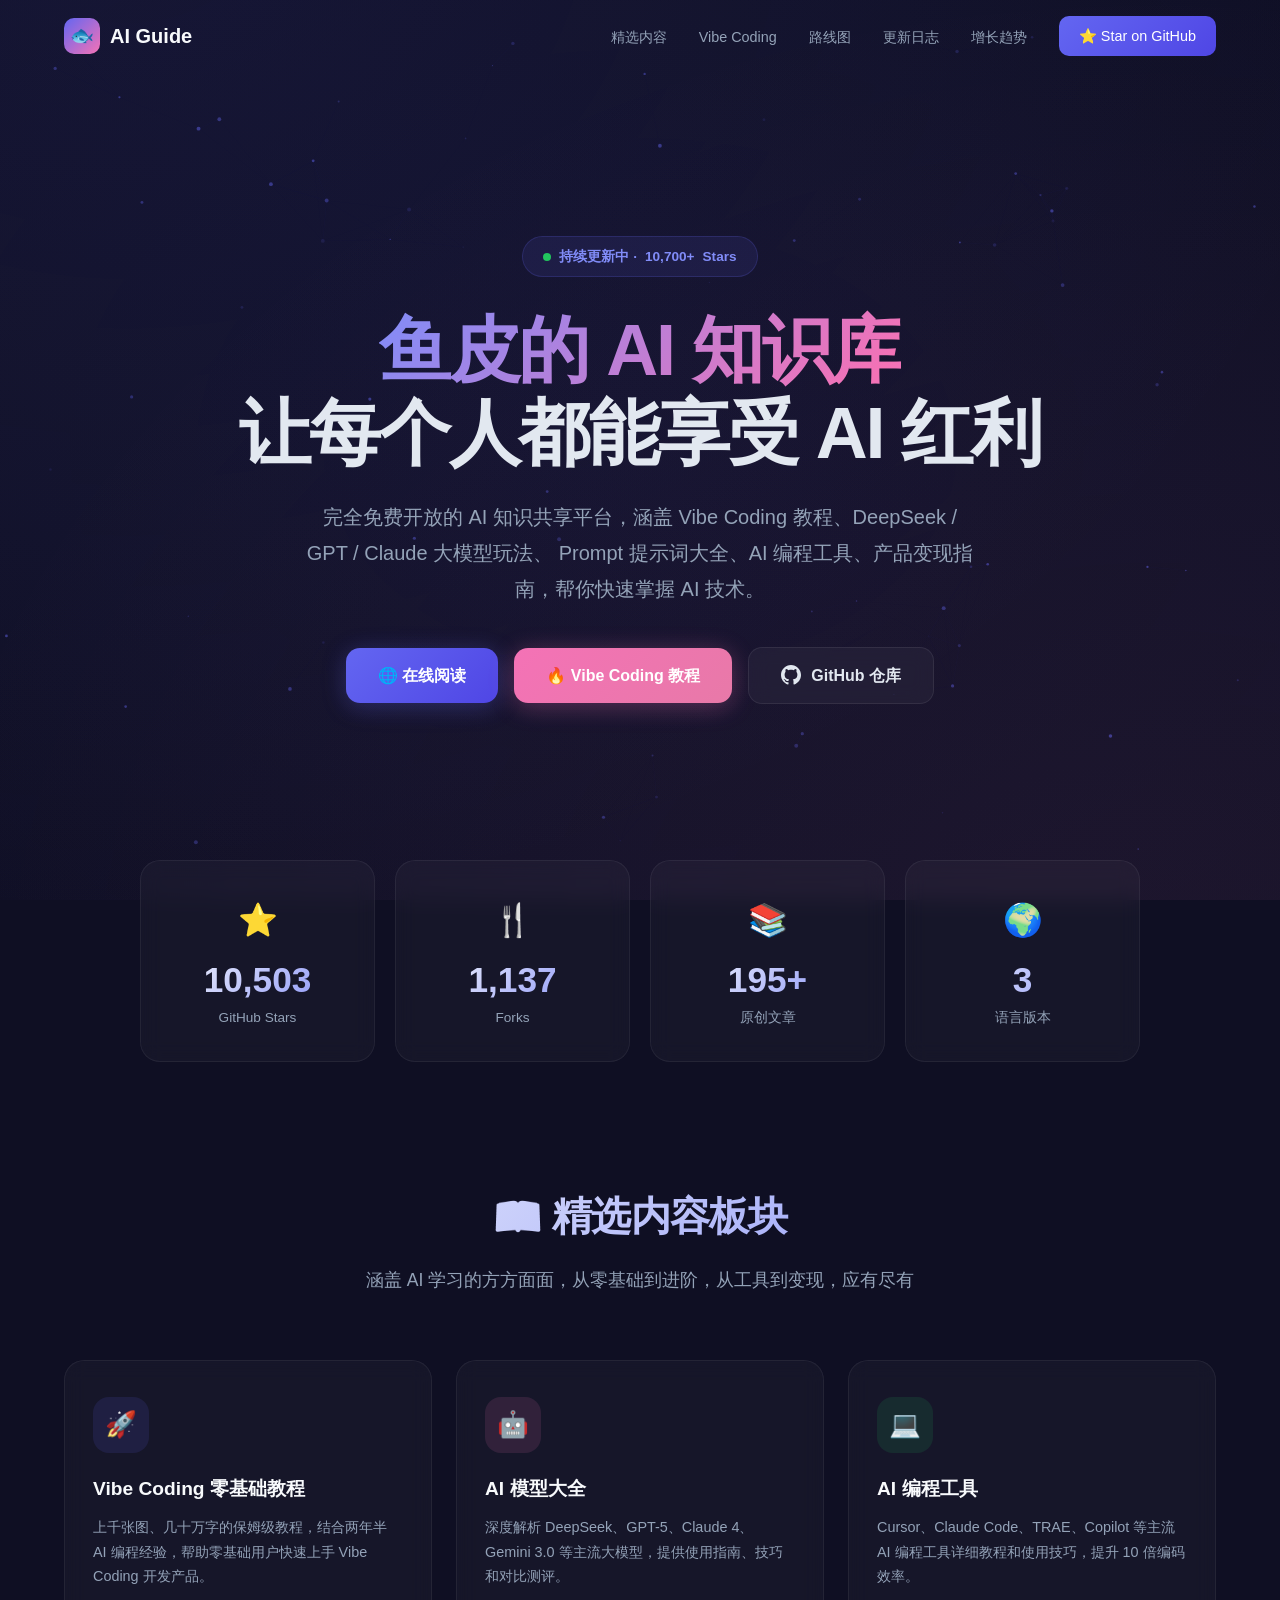
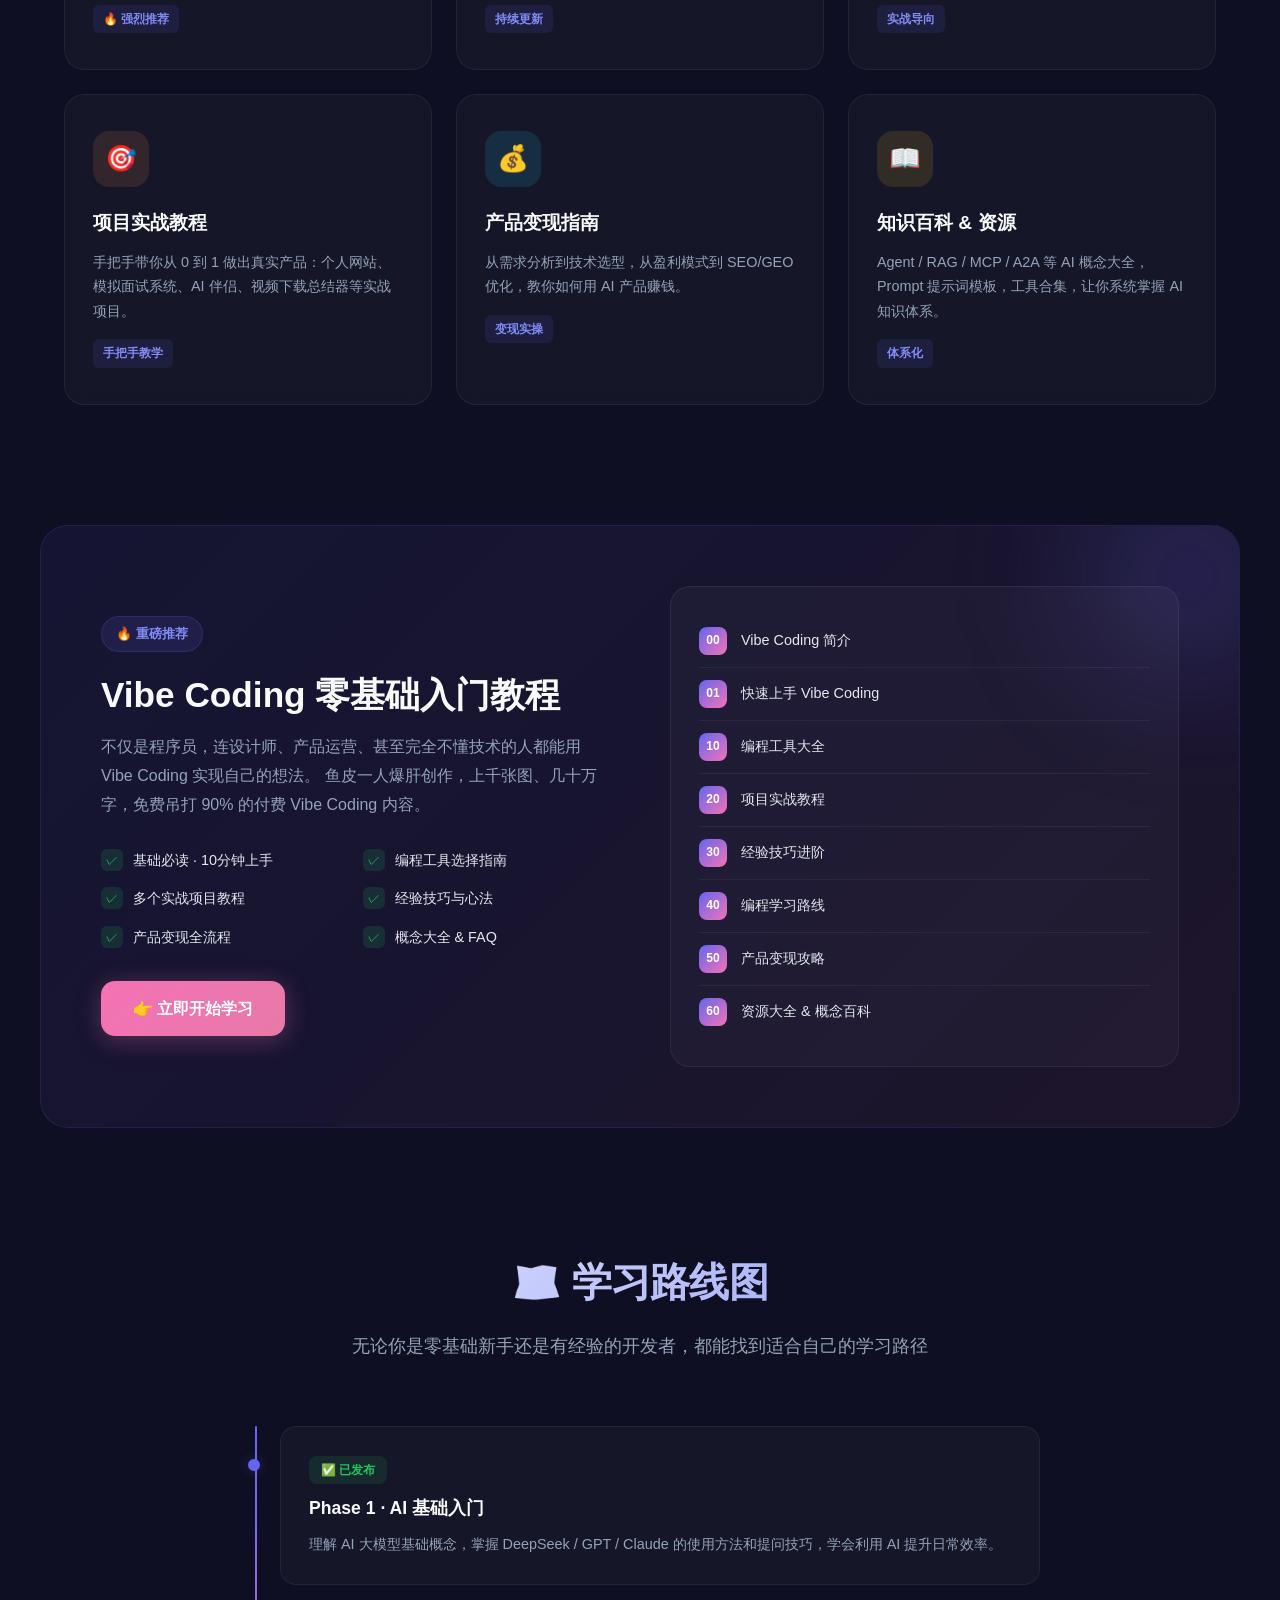
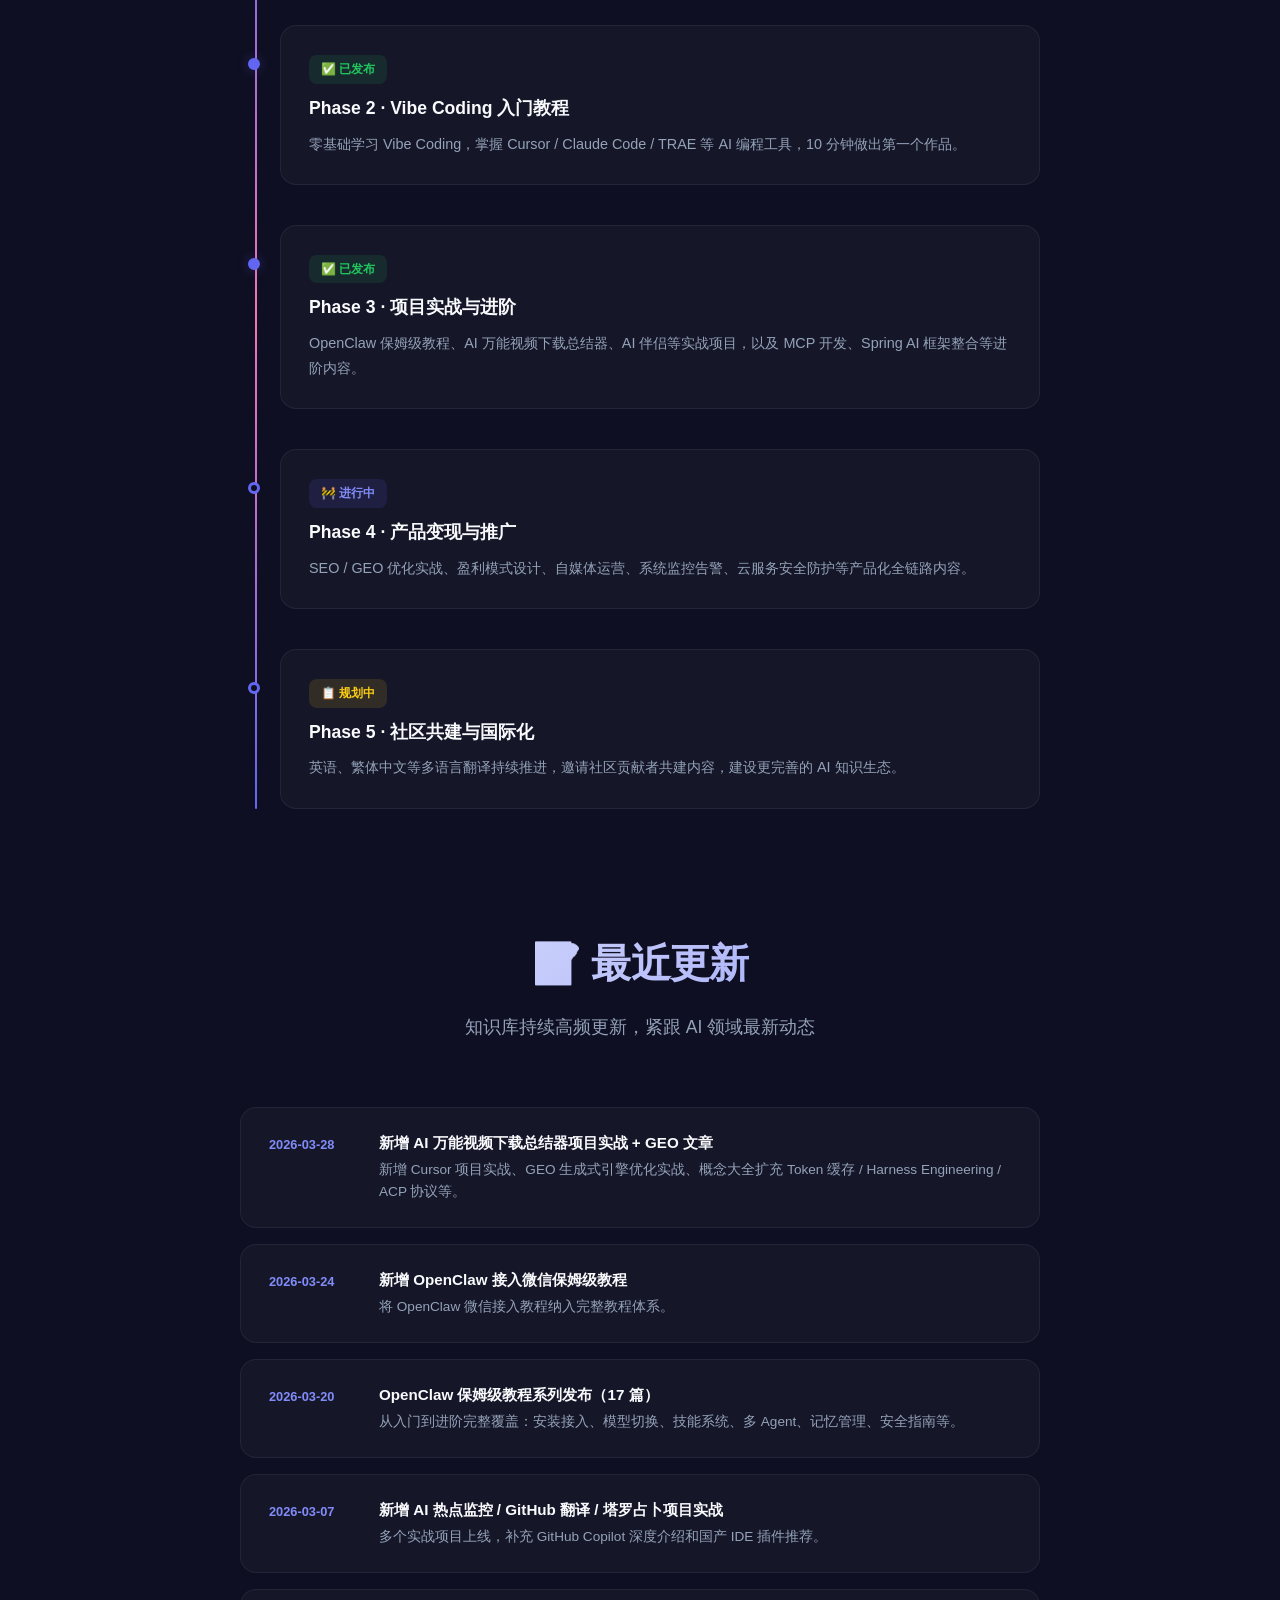
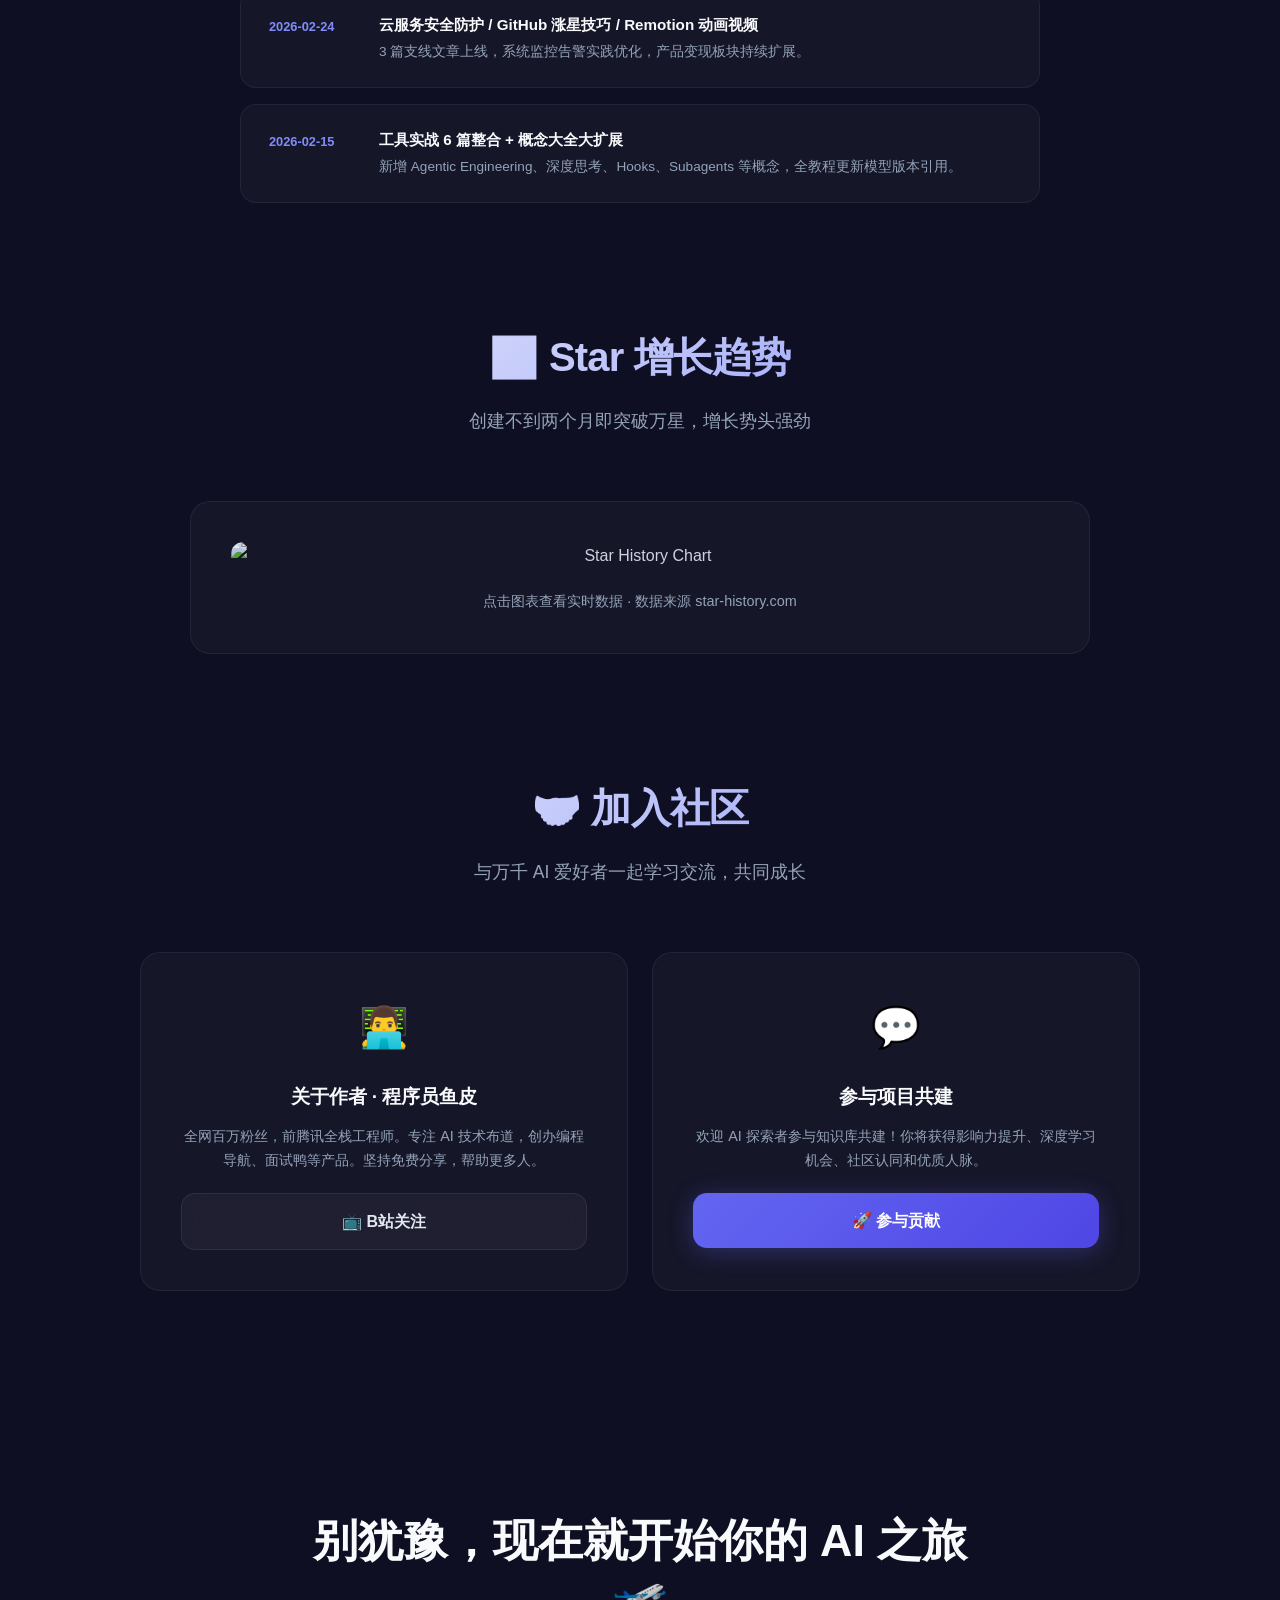
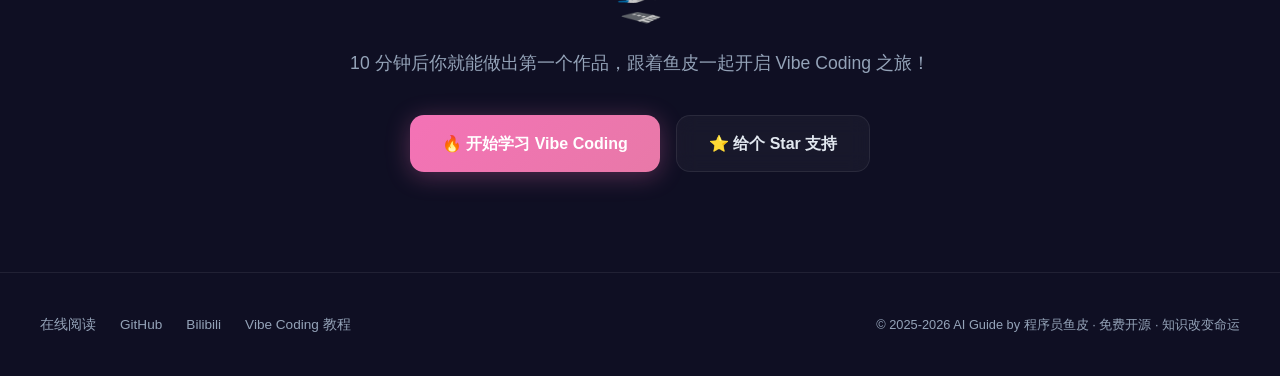
==== commit 58037e30: "feat: add dynamic GitHub stats fetching from API Agent-Logs-Url: https://github.com/liyupi/github-cl" ====
--- a/site/index.html
+++ b/site/index.html
@@ -910,7 +910,7 @@
     <div class="hero-content">
       <div class="hero-badge">
         <span class="pulse-dot"></span>
-        持续更新中 · 10,700+ Stars
+        持续更新中 · <span id="hero-stars">10,700+</span> Stars
       </div>
       <h1>
         <span class="gradient-text">鱼皮的 AI 知识库</span><br>
@@ -1368,6 +1368,26 @@
         }
       });
     });
+
+    /* ========== Dynamic GitHub Stats ========== */
+    (async function() {
+      try {
+        const res = await fetch('https://api.github.com/repos/liyupi/ai-guide');
+        if (!res.ok) return;
+        const data = await res.json();
+        const stars = data.stargazers_count;
+        const forks = data.forks_count;
+        // Update hero badge
+        const heroStars = document.getElementById('hero-stars');
+        if (heroStars) heroStars.textContent = (stars / 1000).toFixed(1) + 'k+';
+        // Update stat cards with live data
+        const statNumbers = document.querySelectorAll('.stat-number[data-count]');
+        statNumbers.forEach(el => {
+          if (el.dataset.count === '10762') el.dataset.count = String(stars);
+          if (el.dataset.count === '1165') el.dataset.count = String(forks);
+        });
+      } catch(e) { /* Use fallback hardcoded values */ }
+    })();
   </script>
 </body>
 </html>
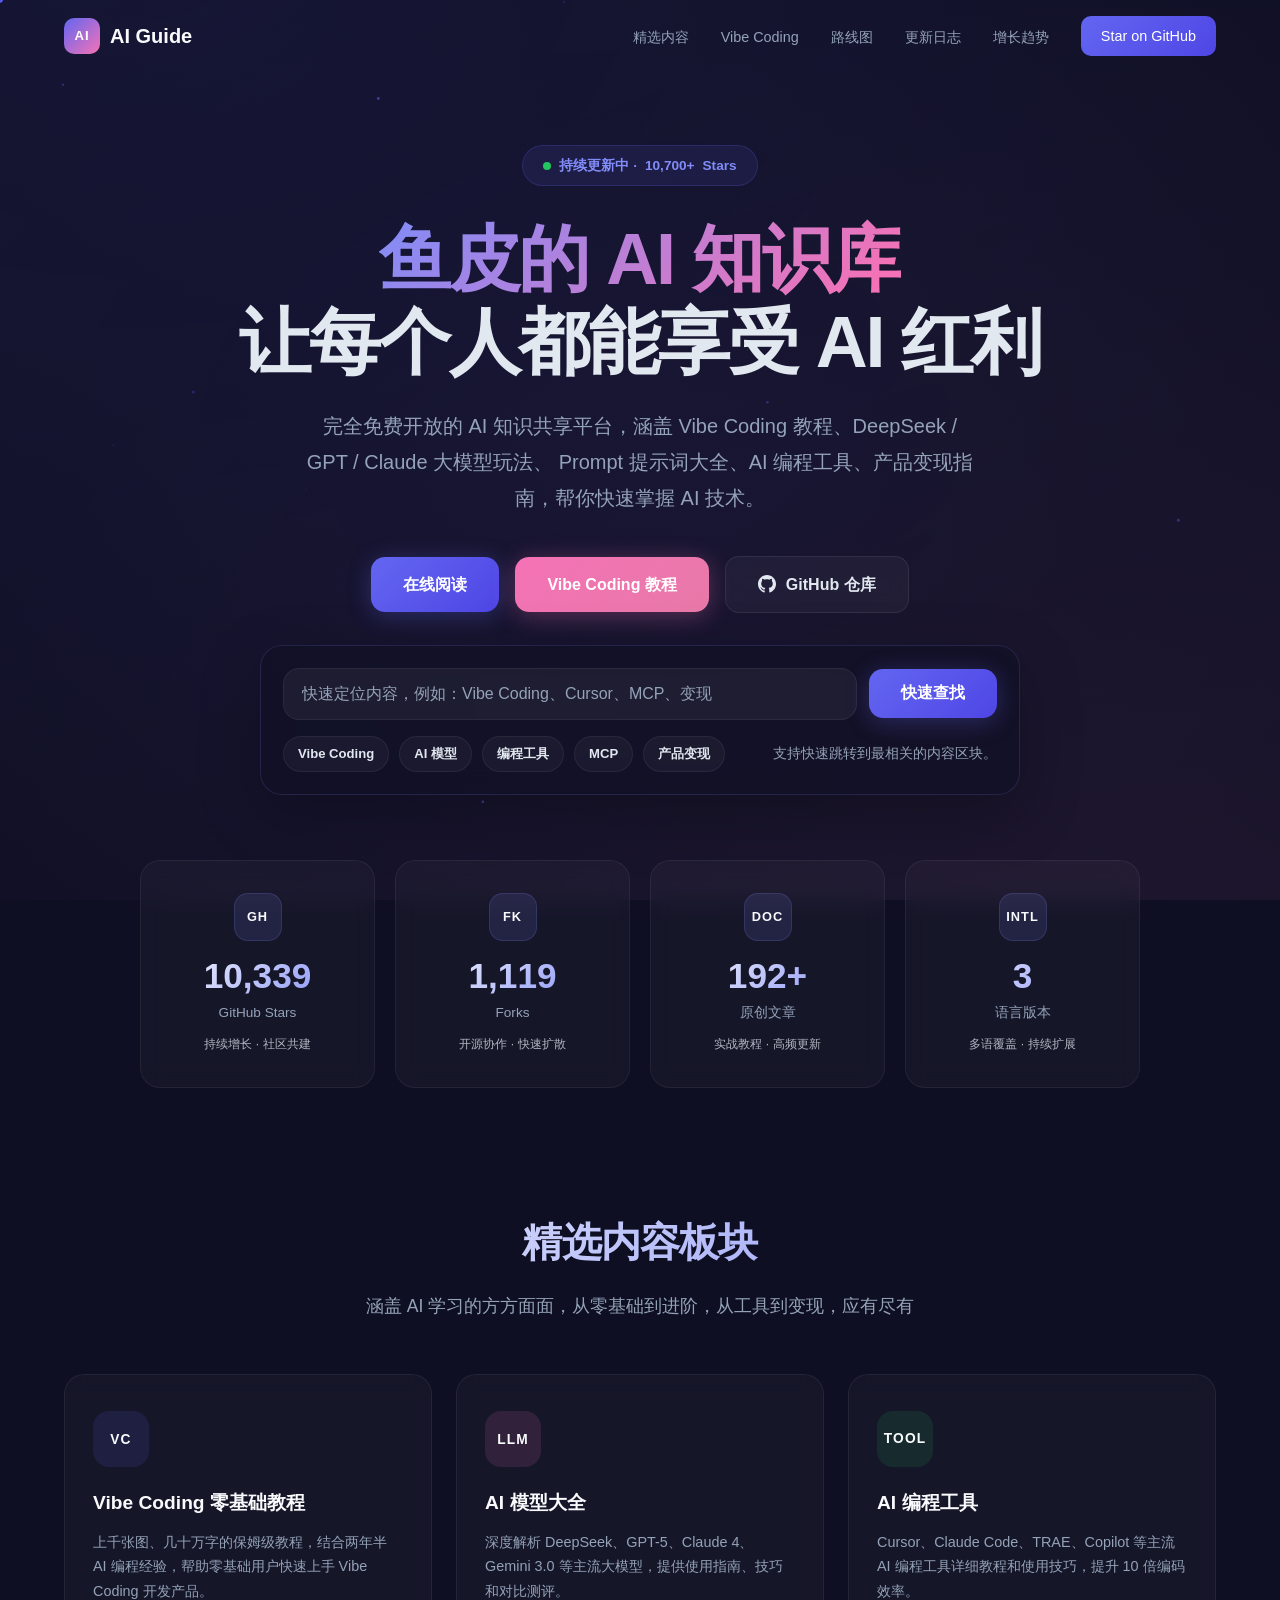
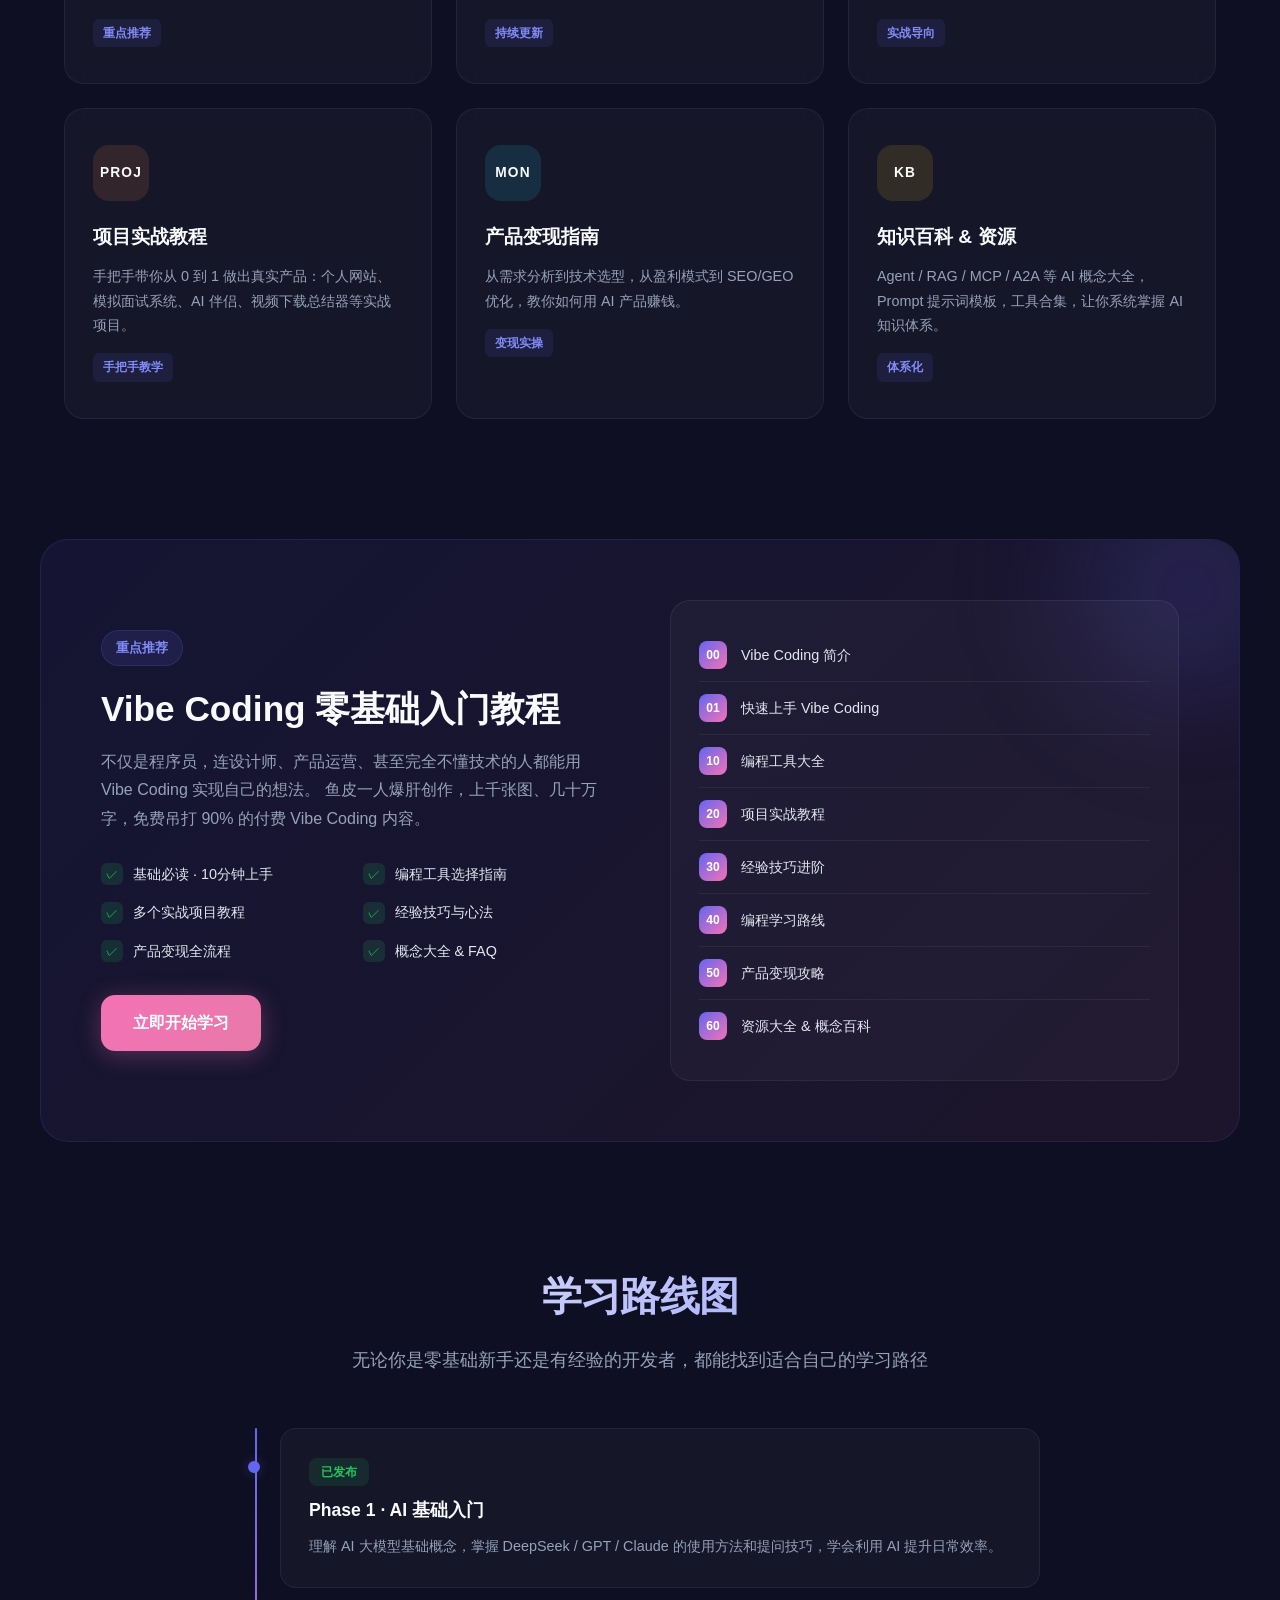
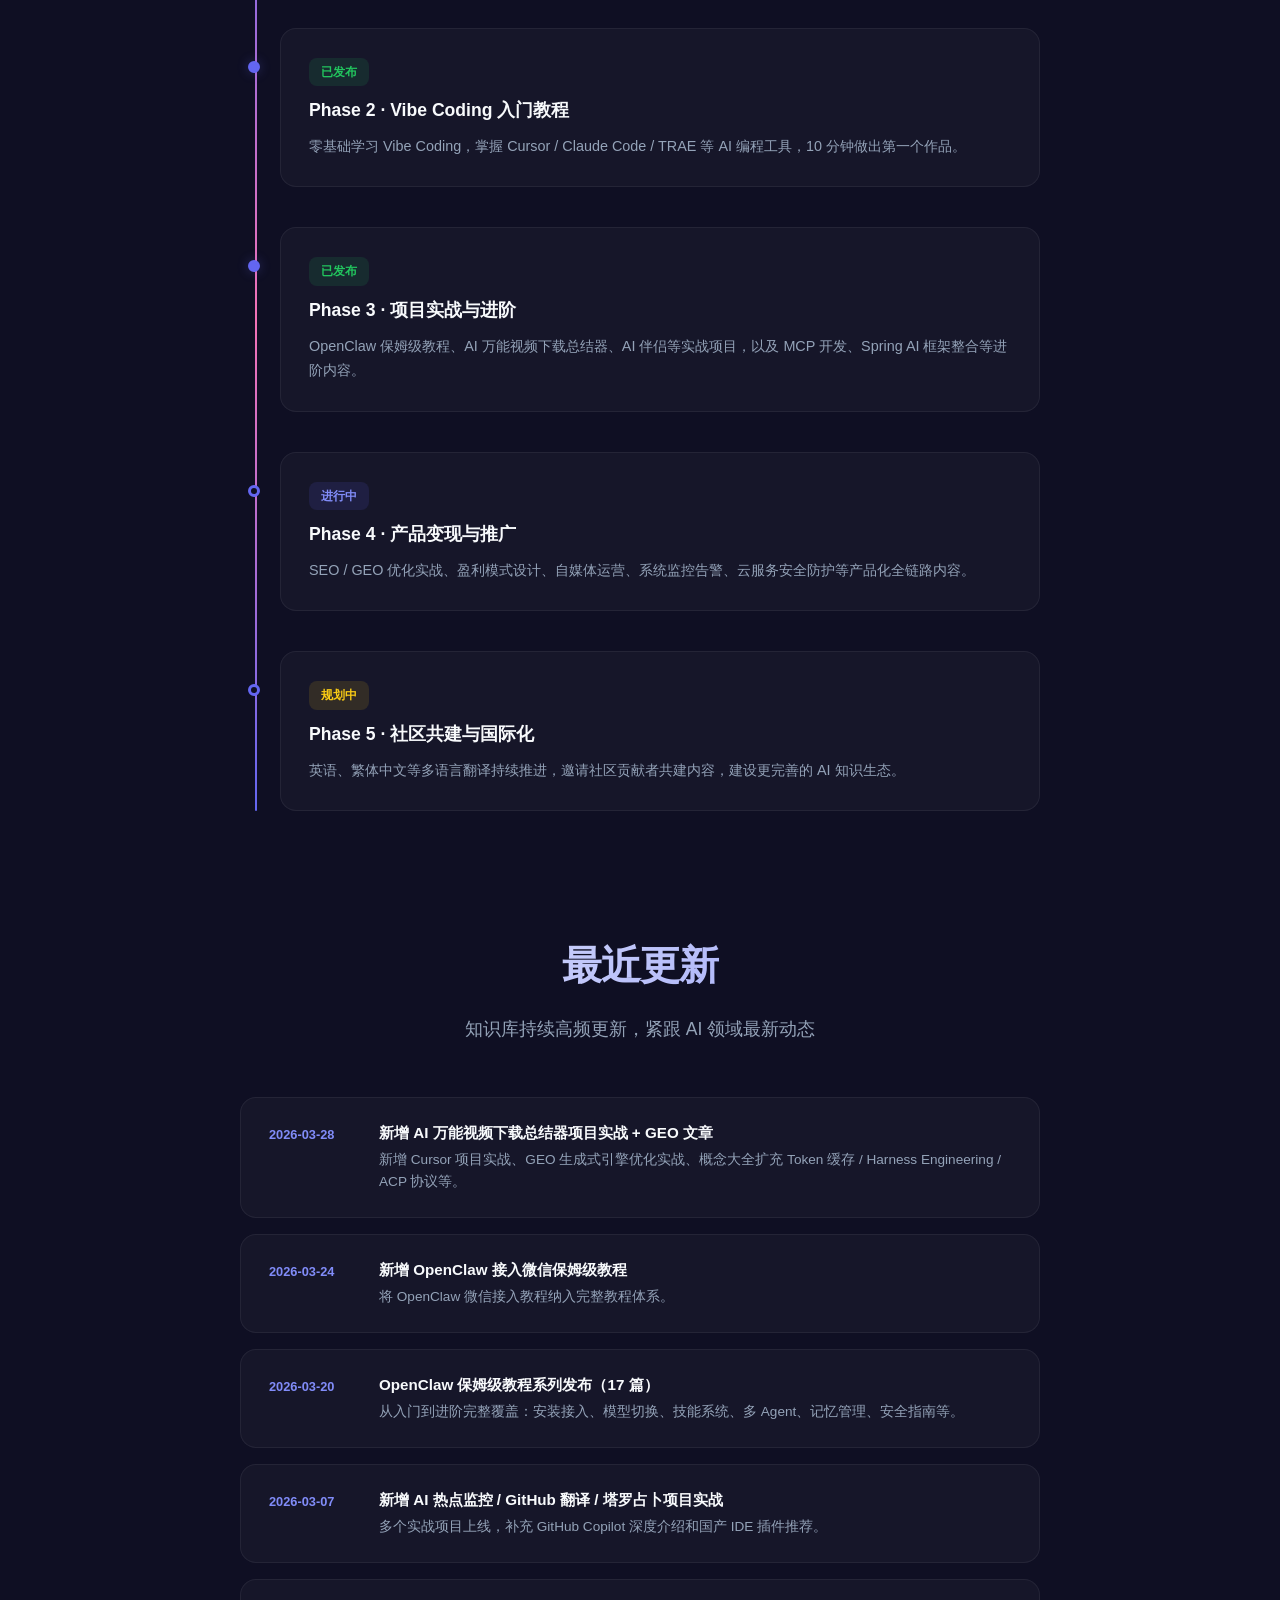
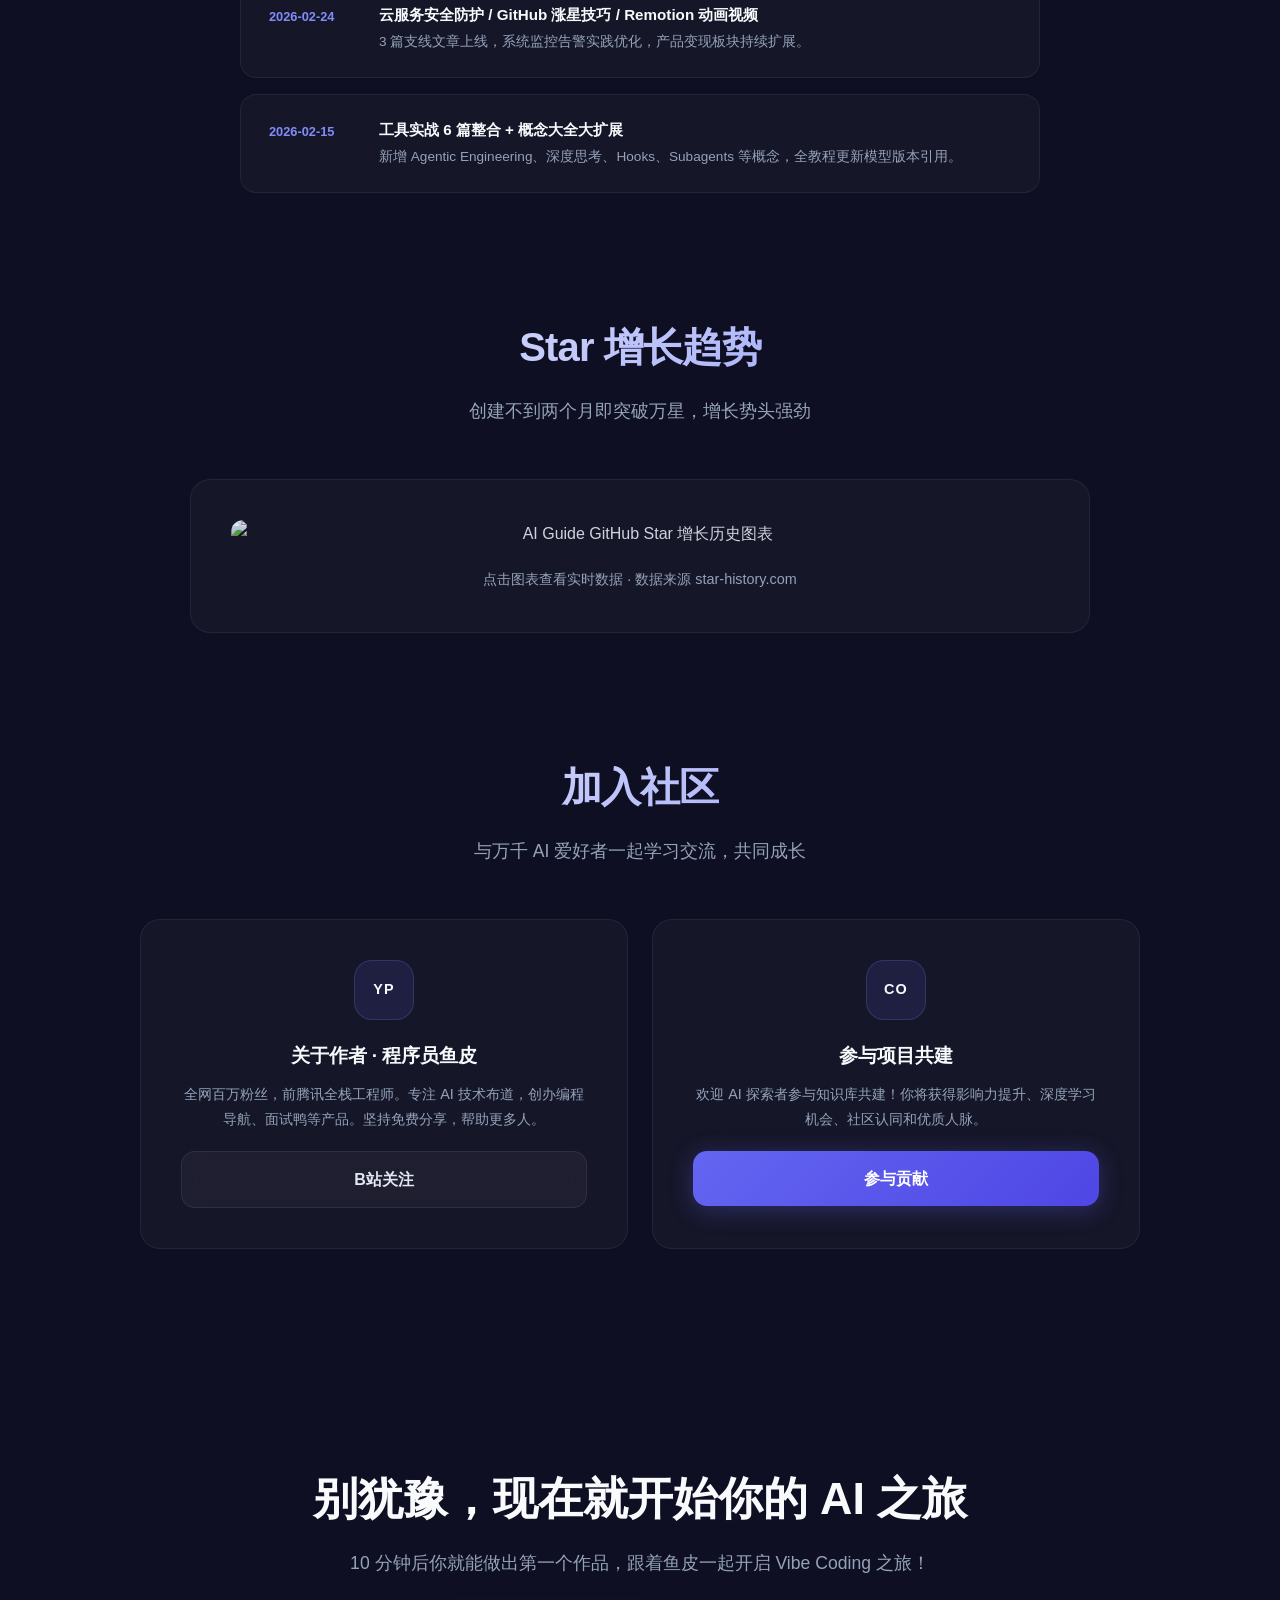
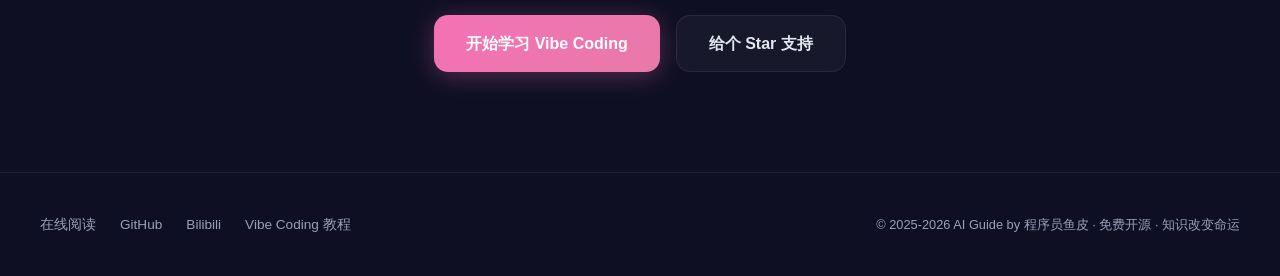
==== commit 14096ea3: "install proper ui ux skill and improve site Agent-Logs-Url: https://github.com/liyupi/github-claw/se" ====
--- a/site/index.html
+++ b/site/index.html
@@ -45,6 +45,7 @@
     }
     a { color: inherit; text-decoration: none; }
     img { max-width: 100%; display: block; }
+    main [id] { scroll-margin-top: 110px; }
 
     /* ========== Scrollbar ========== */
     ::-webkit-scrollbar { width: 6px; }
@@ -53,9 +54,43 @@
 
     /* ========== Utility ========== */
     .container { max-width: 1200px; margin: 0 auto; padding: 0 24px; }
+    .sr-only {
+      position: absolute;
+      width: 1px;
+      height: 1px;
+      padding: 0;
+      margin: -1px;
+      overflow: hidden;
+      clip: rect(0, 0, 0, 0);
+      white-space: nowrap;
+      border: 0;
+    }
+    .skip-link {
+      position: absolute;
+      top: 16px;
+      left: 24px;
+      z-index: 2000;
+      padding: 10px 16px;
+      border-radius: 12px;
+      background: var(--text-bright);
+      color: var(--bg-dark);
+      font-weight: 700;
+      transform: translateY(-180%);
+      transition: transform 0.2s ease;
+    }
+    .skip-link:focus {
+      transform: translateY(0);
+    }
+    a:focus-visible,
+    button:focus-visible,
+    input:focus-visible {
+      outline: 3px solid rgba(129, 140, 248, 0.85);
+      outline-offset: 3px;
+      box-shadow: 0 0 0 6px rgba(99, 102, 241, 0.18);
+    }
     .section-title {
       text-align: center;
-      margin-bottom: 64px;
+      margin-bottom: 52px;
     }
     .section-title h2 {
       font-size: clamp(1.8rem, 4vw, 2.5rem);
@@ -130,7 +165,11 @@
       display: flex;
       align-items: center;
       justify-content: center;
-      font-size: 1.2rem;
+      color: white;
+      font-size: 0.82rem;
+      font-weight: 900;
+      letter-spacing: 0.08em;
+      text-transform: uppercase;
     }
     .nav-links {
       display: flex;
@@ -298,6 +337,11 @@
       position: relative;
       overflow: hidden;
     }
+    .btn-icon {
+      width: 18px;
+      height: 18px;
+      flex-shrink: 0;
+    }
     .btn-primary {
       background: linear-gradient(135deg, var(--primary), var(--primary-dark));
       color: white;
@@ -326,6 +370,79 @@
     .btn-accent:hover {
       transform: translateY(-2px);
       box-shadow: 0 8px 40px var(--glow-accent);
+    }
+    .hero-search-panel {
+      max-width: 760px;
+      margin: 32px auto 0;
+      padding: 22px;
+      border-radius: 22px;
+      background: rgba(15, 15, 35, 0.6);
+      border: 1px solid rgba(129, 140, 248, 0.16);
+      backdrop-filter: blur(16px);
+      box-shadow: 0 20px 60px rgba(0, 0, 0, 0.25);
+      animation: fadeInUp 0.8s ease-out 0.4s backwards;
+    }
+    .hero-search-form {
+      display: flex;
+      gap: 12px;
+      align-items: center;
+    }
+    .hero-search-input {
+      flex: 1;
+      min-width: 0;
+      padding: 16px 18px;
+      border-radius: 16px;
+      border: 1px solid var(--glass-border);
+      background: rgba(255, 255, 255, 0.05);
+      color: var(--text-bright);
+      font-size: 1rem;
+    }
+    .hero-search-input::placeholder { color: var(--text-dim); }
+    .hero-search-submit {
+      flex-shrink: 0;
+      min-width: 128px;
+      justify-content: center;
+    }
+    .hero-search-meta {
+      display: flex;
+      justify-content: space-between;
+      align-items: center;
+      gap: 16px;
+      margin-top: 16px;
+      flex-wrap: wrap;
+    }
+    .hero-topics {
+      display: flex;
+      gap: 10px;
+      flex-wrap: wrap;
+    }
+    .topic-chip {
+      display: inline-flex;
+      align-items: center;
+      justify-content: center;
+      padding: 8px 14px;
+      border-radius: 999px;
+      border: 1px solid var(--glass-border);
+      background: rgba(255, 255, 255, 0.04);
+      color: var(--text);
+      font-size: 0.82rem;
+      font-weight: 600;
+      cursor: pointer;
+      transition: all 0.25s ease;
+    }
+    .topic-chip:hover {
+      background: rgba(99, 102, 241, 0.12);
+      border-color: rgba(129, 140, 248, 0.28);
+      color: var(--text-bright);
+    }
+    .search-status {
+      color: var(--text-dim);
+      font-size: 0.85rem;
+    }
+    .search-match {
+      border-color: rgba(129, 140, 248, 0.48) !important;
+      box-shadow: 0 0 0 1px rgba(129, 140, 248, 0.45), 0 20px 60px rgba(79, 70, 229, 0.16) !important;
+      background: rgba(99, 102, 241, 0.09) !important;
     }
 
     @keyframes fadeInUp {
@@ -364,8 +481,20 @@
       box-shadow: 0 20px 60px rgba(0,0,0,0.3);
     }
     .stat-icon {
-      font-size: 2rem;
-      margin-bottom: 12px;
+      width: 48px;
+      height: 48px;
+      margin: 0 auto 14px;
+      border-radius: 14px;
+      display: flex;
+      align-items: center;
+      justify-content: center;
+      font-size: 0.8rem;
+      font-weight: 800;
+      letter-spacing: 0.08em;
+      text-transform: uppercase;
+      color: var(--text-bright);
+      background: rgba(129, 140, 248, 0.12);
+      border: 1px solid rgba(129, 140, 248, 0.18);
     }
     .stat-number {
       font-size: 2.2rem;
@@ -382,6 +511,11 @@
       margin-top: 4px;
       font-weight: 500;
     }
+    .stat-meta {
+      margin-top: 10px;
+      font-size: 0.76rem;
+      color: rgba(226, 232, 240, 0.76);
+    }
 
     /* ========== Features Section ========== */
     .features {
@@ -427,7 +561,11 @@
       display: flex;
       align-items: center;
       justify-content: center;
-      font-size: 1.6rem;
+      font-size: 0.86rem;
+      font-weight: 800;
+      letter-spacing: 0.08em;
+      text-transform: uppercase;
+      color: var(--text-bright);
       margin-bottom: 20px;
     }
     .feature-icon.purple { background: rgba(99, 102, 241, 0.12); }
@@ -741,8 +879,20 @@
       transform: translateY(-4px);
     }
     .community-card .card-icon {
-      font-size: 2.5rem;
-      margin-bottom: 20px;
+      width: 60px;
+      height: 60px;
+      margin: 0 auto 20px;
+      border-radius: 18px;
+      display: flex;
+      align-items: center;
+      justify-content: center;
+      font-size: 0.9rem;
+      font-weight: 800;
+      letter-spacing: 0.08em;
+      text-transform: uppercase;
+      color: var(--text-bright);
+      background: rgba(99, 102, 241, 0.12);
+      border: 1px solid rgba(129, 140, 248, 0.2);
     }
     .community-card h3 {
       font-size: 1.2rem;
@@ -833,6 +983,19 @@
     .fade-in.visible {
       opacity: 1;
       transform: translateY(0);
+    }
+    @media (prefers-reduced-motion: reduce) {
+      html { scroll-behavior: auto; }
+      *, *::before, *::after {
+        animation-duration: 0.01ms !important;
+        animation-iteration-count: 1 !important;
+        transition-duration: 0.01ms !important;
+      }
+      .fade-in {
+        opacity: 1;
+        transform: none;
+      }
+      #particles-canvas { display: none; }
     }
 
     /* ========== Responsive ========== */
@@ -867,6 +1030,9 @@
       .hero h1 { font-size: 2rem; }
       .hero-actions { flex-direction: column; }
       .hero-actions .btn { width: 100%; justify-content: center; }
+      .hero-search-form { flex-direction: column; }
+      .hero-search-submit { width: 100%; }
+      .hero-search-meta { align-items: flex-start; }
       .changelog-item { flex-direction: column; gap: 8px; }
       .star-chart-container { padding: 20px; }
       .footer-content { flex-direction: column; }
@@ -876,10 +1042,13 @@
       .stat-card { padding: 20px 12px; }
       .stat-number { font-size: 1.8rem; }
       .hero { padding: 100px 16px 60px; }
+      .section-title { margin-bottom: 40px; }
+      .hero-search-panel { padding: 18px; }
     }
   </style>
 </head>
 <body>
+  <a href="#main-content" class="skip-link">跳到主要内容</a>
 
   <!-- Particle Background -->
   <canvas id="particles-canvas"></canvas>
@@ -888,7 +1057,7 @@
   <nav class="navbar" id="navbar">
     <div class="container">
       <a href="#" class="nav-logo">
-        <div class="nav-logo-icon">🐟</div>
+        <div class="nav-logo-icon" aria-hidden="true">AI</div>
         <span>AI Guide</span>
       </a>
       <ul class="nav-links" id="navLinks">
@@ -897,14 +1066,15 @@
         <li><a href="#roadmap">路线图</a></li>
         <li><a href="#changelog">更新日志</a></li>
         <li><a href="#growth">增长趋势</a></li>
-        <li><a href="https://github.com/liyupi/ai-guide" target="_blank" rel="noopener" class="nav-cta">⭐ Star on GitHub</a></li>
+        <li><a href="https://github.com/liyupi/ai-guide" target="_blank" rel="noopener" class="nav-cta">Star on GitHub</a></li>
       </ul>
-      <button class="mobile-toggle" id="mobileToggle" aria-label="Toggle menu">
+      <button class="mobile-toggle" id="mobileToggle" aria-label="切换导航菜单" aria-expanded="false" aria-controls="navLinks">
         <span></span><span></span><span></span>
       </button>
     </div>
   </nav>
 
+  <main id="main-content">
   <!-- Hero Section -->
   <section class="hero" id="hero">
     <div class="hero-content">
@@ -922,15 +1092,32 @@
       </p>
       <div class="hero-actions">
         <a href="https://ai.codefather.cn" target="_blank" rel="noopener" class="btn btn-primary">
-          🌐 在线阅读
+          在线阅读
         </a>
         <a href="https://ai.codefather.cn/vibe" target="_blank" rel="noopener" class="btn btn-accent">
-          🔥 Vibe Coding 教程
+          Vibe Coding 教程
         </a>
         <a href="https://github.com/liyupi/ai-guide" target="_blank" rel="noopener" class="btn btn-secondary">
-          <svg width="20" height="20" viewBox="0 0 24 24" fill="currentColor"><path d="M12 0c-6.626 0-12 5.373-12 12 0 5.302 3.438 9.8 8.207 11.387.599.111.793-.261.793-.577v-2.234c-3.338.726-4.033-1.416-4.033-1.416-.546-1.387-1.333-1.756-1.333-1.756-1.089-.745.083-.729.083-.729 1.205.084 1.839 1.237 1.839 1.237 1.07 1.834 2.807 1.304 3.492.997.107-.775.418-1.305.762-1.604-2.665-.305-5.467-1.334-5.467-5.931 0-1.311.469-2.381 1.236-3.221-.124-.303-.535-1.524.117-3.176 0 0 1.008-.322 3.301 1.23.957-.266 1.983-.399 3.003-.404 1.02.005 2.047.138 3.006.404 2.291-1.552 3.297-1.23 3.297-1.23.653 1.653.242 2.874.118 3.176.77.84 1.235 1.911 1.235 3.221 0 4.609-2.807 5.624-5.479 5.921.43.372.823 1.102.823 2.222v3.293c0 .319.192.694.801.576 4.765-1.589 8.199-6.086 8.199-11.386 0-6.627-5.373-12-12-12z"/></svg>
+          <svg class="btn-icon" viewBox="0 0 24 24" fill="currentColor" aria-hidden="true"><path d="M12 0c-6.626 0-12 5.373-12 12 0 5.302 3.438 9.8 8.207 11.387.599.111.793-.261.793-.577v-2.234c-3.338.726-4.033-1.416-4.033-1.416-.546-1.387-1.333-1.756-1.333-1.756-1.089-.745.083-.729.083-.729 1.205.084 1.839 1.237 1.839 1.237 1.07 1.834 2.807 1.304 3.492.997.107-.775.418-1.305.762-1.604-2.665-.305-5.467-1.334-5.467-5.931 0-1.311.469-2.381 1.236-3.221-.124-.303-.535-1.524.117-3.176 0 0 1.008-.322 3.301 1.23.957-.266 1.983-.399 3.003-.404 1.02.005 2.047.138 3.006.404 2.291-1.552 3.297-1.23 3.297-1.23.653 1.653.242 2.874.118 3.176.77.84 1.235 1.911 1.235 3.221 0 4.609-2.807 5.624-5.479 5.921.43.372.823 1.102.823 2.222v3.293c0 .319.192.694.801.576 4.765-1.589 8.199-6.086 8.199-11.386 0-6.627-5.373-12-12-12z"/></svg>
           GitHub 仓库
         </a>
+      </div>
+      <div class="hero-search-panel fade-in">
+        <form class="hero-search-form" id="heroSearchForm">
+          <label class="sr-only" for="heroSearchInput">搜索 AI Guide 内容</label>
+          <input id="heroSearchInput" class="hero-search-input" type="search" placeholder="快速定位内容，例如：Vibe Coding、Cursor、MCP、变现" autocomplete="off">
+          <button type="submit" class="btn btn-primary hero-search-submit">快速查找</button>
+        </form>
+        <div class="hero-search-meta">
+          <div class="hero-topics" aria-label="热门搜索主题">
+            <button type="button" class="topic-chip" data-search="Vibe Coding">Vibe Coding</button>
+            <button type="button" class="topic-chip" data-search="AI 模型">AI 模型</button>
+            <button type="button" class="topic-chip" data-search="编程工具">编程工具</button>
+            <button type="button" class="topic-chip" data-search="MCP">MCP</button>
+            <button type="button" class="topic-chip" data-search="变现">产品变现</button>
+          </div>
+          <p class="search-status" id="searchStatus" aria-live="polite">支持快速跳转到最相关的内容区块。</p>
+        </div>
       </div>
     </div>
   </section>
@@ -939,68 +1126,72 @@
   <section class="stats fade-in">
     <div class="stats-grid">
       <div class="stat-card">
-        <div class="stat-icon">⭐</div>
+        <div class="stat-icon" aria-hidden="true">GH</div>
         <div class="stat-number" data-count="10762">0</div>
         <div class="stat-label">GitHub Stars</div>
+        <div class="stat-meta">持续增长 · 社区共建</div>
       </div>
       <div class="stat-card">
-        <div class="stat-icon">🍴</div>
+        <div class="stat-icon" aria-hidden="true">FK</div>
         <div class="stat-number" data-count="1165">0</div>
         <div class="stat-label">Forks</div>
+        <div class="stat-meta">开源协作 · 快速扩散</div>
       </div>
       <div class="stat-card">
-        <div class="stat-icon">📚</div>
+        <div class="stat-icon" aria-hidden="true">DOC</div>
         <div class="stat-number" data-count="200">0+</div>
         <div class="stat-label">原创文章</div>
+        <div class="stat-meta">实战教程 · 高频更新</div>
       </div>
       <div class="stat-card">
-        <div class="stat-icon">🌍</div>
+        <div class="stat-icon" aria-hidden="true">INTL</div>
         <div class="stat-number" data-count="3">0</div>
         <div class="stat-label">语言版本</div>
+        <div class="stat-meta">多语覆盖 · 持续扩展</div>
       </div>
     </div>
   </section>
 
   <!-- Features Section -->
   <section class="features" id="features">
-    <div class="container">
-      <div class="section-title fade-in">
-        <h2>📖 精选内容板块</h2>
+      <div class="container">
+        <div class="section-title fade-in">
+        <h2>精选内容板块</h2>
         <p>涵盖 AI 学习的方方面面，从零基础到进阶，从工具到变现，应有尽有</p>
       </div>
       <div class="features-grid">
         <div class="feature-card fade-in">
-          <div class="feature-icon purple">🚀</div>
+          <div class="feature-icon purple" aria-hidden="true">VC</div>
           <h3>Vibe Coding 零基础教程</h3>
           <p>上千张图、几十万字的保姆级教程，结合两年半 AI 编程经验，帮助零基础用户快速上手 Vibe Coding 开发产品。</p>
-          <span class="feature-tag">🔥 强烈推荐</span>
+          <span class="feature-tag">重点推荐</span>
         </div>
         <div class="feature-card fade-in">
-          <div class="feature-icon pink">🤖</div>
+          <div class="feature-icon pink" aria-hidden="true">LLM</div>
           <h3>AI 模型大全</h3>
           <p>深度解析 DeepSeek、GPT-5、Claude 4、Gemini 3.0 等主流大模型，提供使用指南、技巧和对比测评。</p>
           <span class="feature-tag">持续更新</span>
         </div>
         <div class="feature-card fade-in">
-          <div class="feature-icon green">💻</div>
+          <div class="feature-icon green" aria-hidden="true">TOOL</div>
           <h3>AI 编程工具</h3>
           <p>Cursor、Claude Code、TRAE、Copilot 等主流 AI 编程工具详细教程和使用技巧，提升 10 倍编码效率。</p>
           <span class="feature-tag">实战导向</span>
         </div>
         <div class="feature-card fade-in">
-          <div class="feature-icon orange">🎯</div>
+          <div class="feature-icon orange" aria-hidden="true">PROJ</div>
           <h3>项目实战教程</h3>
           <p>手把手带你从 0 到 1 做出真实产品：个人网站、模拟面试系统、AI 伴侣、视频下载总结器等实战项目。</p>
           <span class="feature-tag">手把手教学</span>
         </div>
         <div class="feature-card fade-in">
-          <div class="feature-icon cyan">💰</div>
+          <div class="feature-icon cyan" aria-hidden="true">MON</div>
           <h3>产品变现指南</h3>
           <p>从需求分析到技术选型，从盈利模式到 SEO/GEO 优化，教你如何用 AI 产品赚钱。</p>
           <span class="feature-tag">变现实操</span>
         </div>
         <div class="feature-card fade-in">
-          <div class="feature-icon yellow">📖</div>
+          <div class="feature-icon yellow" aria-hidden="true">KB</div>
           <h3>知识百科 & 资源</h3>
           <p>Agent / RAG / MCP / A2A 等 AI 概念大全，Prompt 提示词模板，工具合集，让你系统掌握 AI 知识体系。</p>
           <span class="feature-tag">体系化</span>
@@ -1013,7 +1204,7 @@
   <section class="spotlight" id="vibe-coding">
     <div class="spotlight-card fade-in">
       <div class="spotlight-content">
-        <span class="badge">🔥 重磅推荐</span>
+        <span class="badge">重点推荐</span>
         <h2>Vibe Coding 零基础入门教程</h2>
         <p>
           不仅是程序员，连设计师、产品运营、甚至完全不懂技术的人都能用 Vibe Coding 实现自己的想法。
@@ -1046,7 +1237,7 @@
           </div>
         </div>
         <a href="https://ai.codefather.cn/vibe" target="_blank" rel="noopener" class="btn btn-accent">
-          👉 立即开始学习
+          立即开始学习
         </a>
       </div>
       <div class="spotlight-visual">
@@ -1068,37 +1259,37 @@
   <section class="roadmap" id="roadmap">
     <div class="container">
       <div class="section-title fade-in">
-        <h2>🗺️ 学习路线图</h2>
+        <h2>学习路线图</h2>
         <p>无论你是零基础新手还是有经验的开发者，都能找到适合自己的学习路径</p>
       </div>
       <div class="roadmap-timeline fade-in">
         <div class="roadmap-item active">
           <div class="roadmap-dot"></div>
-          <span class="phase-badge done">✅ 已发布</span>
+          <span class="phase-badge done">已发布</span>
           <h3>Phase 1 · AI 基础入门</h3>
           <p>理解 AI 大模型基础概念，掌握 DeepSeek / GPT / Claude 的使用方法和提问技巧，学会利用 AI 提升日常效率。</p>
         </div>
         <div class="roadmap-item active">
           <div class="roadmap-dot"></div>
-          <span class="phase-badge done">✅ 已发布</span>
+          <span class="phase-badge done">已发布</span>
           <h3>Phase 2 · Vibe Coding 入门教程</h3>
           <p>零基础学习 Vibe Coding，掌握 Cursor / Claude Code / TRAE 等 AI 编程工具，10 分钟做出第一个作品。</p>
         </div>
         <div class="roadmap-item active">
           <div class="roadmap-dot"></div>
-          <span class="phase-badge done">✅ 已发布</span>
+          <span class="phase-badge done">已发布</span>
           <h3>Phase 3 · 项目实战与进阶</h3>
           <p>OpenClaw 保姆级教程、AI 万能视频下载总结器、AI 伴侣等实战项目，以及 MCP 开发、Spring AI 框架整合等进阶内容。</p>
         </div>
         <div class="roadmap-item">
           <div class="roadmap-dot"></div>
-          <span class="phase-badge current">🚧 进行中</span>
+          <span class="phase-badge current">进行中</span>
           <h3>Phase 4 · 产品变现与推广</h3>
           <p>SEO / GEO 优化实战、盈利模式设计、自媒体运营、系统监控告警、云服务安全防护等产品化全链路内容。</p>
         </div>
         <div class="roadmap-item">
           <div class="roadmap-dot"></div>
-          <span class="phase-badge future">📋 规划中</span>
+          <span class="phase-badge future">规划中</span>
           <h3>Phase 5 · 社区共建与国际化</h3>
           <p>英语、繁体中文等多语言翻译持续推进，邀请社区贡献者共建内容，建设更完善的 AI 知识生态。</p>
         </div>
@@ -1110,7 +1301,7 @@
   <section class="changelog" id="changelog">
     <div class="container">
       <div class="section-title fade-in">
-        <h2>📝 最近更新</h2>
+        <h2>最近更新</h2>
         <p>知识库持续高频更新，紧跟 AI 领域最新动态</p>
       </div>
       <div class="changelog-list fade-in">
@@ -1164,12 +1355,12 @@
   <section class="star-history" id="growth">
     <div class="container">
       <div class="section-title fade-in">
-        <h2>📈 Star 增长趋势</h2>
+        <h2>Star 增长趋势</h2>
         <p>创建不到两个月即突破万星，增长势头强劲</p>
       </div>
       <div class="star-chart-container fade-in">
         <a href="https://star-history.com/#liyupi/ai-guide&Date" target="_blank" rel="noopener">
-          <img src="https://api.star-history.com/svg?repos=liyupi/ai-guide&type=Date&theme=dark" alt="Star History Chart" loading="lazy">
+          <img src="https://api.star-history.com/svg?repos=liyupi/ai-guide&type=Date&theme=dark" alt="AI Guide GitHub Star 增长历史图表" loading="lazy">
         </a>
         <p class="star-chart-label">点击图表查看实时数据 · 数据来源 star-history.com</p>
       </div>
@@ -1180,24 +1371,24 @@
   <section class="community" id="community">
     <div class="container">
       <div class="section-title fade-in">
-        <h2>🤝 加入社区</h2>
+        <h2>加入社区</h2>
         <p>与万千 AI 爱好者一起学习交流，共同成长</p>
       </div>
       <div class="community-grid fade-in">
         <div class="community-card">
-          <div class="card-icon">👨‍💻</div>
+          <div class="card-icon" aria-hidden="true">YP</div>
           <h3>关于作者 · 程序员鱼皮</h3>
           <p>全网百万粉丝，前腾讯全栈工程师。专注 AI 技术布道，创办编程导航、面试鸭等产品。坚持免费分享，帮助更多人。</p>
           <a href="https://space.bilibili.com/12890453" target="_blank" rel="noopener" class="btn btn-secondary">
-            📺 B站关注
+            B站关注
           </a>
         </div>
         <div class="community-card">
-          <div class="card-icon">💬</div>
+          <div class="card-icon" aria-hidden="true">CO</div>
           <h3>参与项目共建</h3>
           <p>欢迎 AI 探索者参与知识库共建！你将获得影响力提升、深度学习机会、社区认同和优质人脉。</p>
           <a href="https://github.com/liyupi/ai-guide" target="_blank" rel="noopener" class="btn btn-primary">
-            🚀 参与贡献
+            参与贡献
           </a>
         </div>
       </div>
@@ -1207,14 +1398,14 @@
   <!-- CTA -->
   <section class="cta-section">
     <div class="cta-inner fade-in">
-      <h2>别犹豫，现在就开始你的 AI 之旅 🛫</h2>
+      <h2>别犹豫，现在就开始你的 AI 之旅</h2>
       <p>10 分钟后你就能做出第一个作品，跟着鱼皮一起开启 Vibe Coding 之旅！</p>
       <div class="cta-actions">
         <a href="https://ai.codefather.cn/vibe" target="_blank" rel="noopener" class="btn btn-accent">
-          🔥 开始学习 Vibe Coding
+          开始学习 Vibe Coding
         </a>
         <a href="https://github.com/liyupi/ai-guide" target="_blank" rel="noopener" class="btn btn-secondary">
-          ⭐ 给个 Star 支持
+          给个 Star 支持
         </a>
       </div>
     </div>
@@ -1234,10 +1425,13 @@
       </div>
     </div>
   </footer>
+  </main>
 
   <script>
     /* ========== Particle Background ========== */
     (function() {
+      const prefersReducedMotion = window.matchMedia('(prefers-reduced-motion: reduce)');
+      if (prefersReducedMotion.matches) return;
       const canvas = document.getElementById('particles-canvas');
       const ctx = canvas.getContext('2d');
       let particles = [];
@@ -1312,51 +1506,80 @@
     /* ========== Mobile Menu ========== */
     const mobileToggle = document.getElementById('mobileToggle');
     const navLinks = document.getElementById('navLinks');
+    const prefersReducedMotion = window.matchMedia('(prefers-reduced-motion: reduce)');
+    function closeMobileMenu() {
+      navLinks.classList.remove('open');
+      mobileToggle.setAttribute('aria-expanded', 'false');
+    }
     mobileToggle.addEventListener('click', () => {
-      navLinks.classList.toggle('open');
+      const isOpen = navLinks.classList.toggle('open');
+      mobileToggle.setAttribute('aria-expanded', String(isOpen));
     });
     navLinks.querySelectorAll('a').forEach(link => {
-      link.addEventListener('click', () => navLinks.classList.remove('open'));
+      link.addEventListener('click', closeMobileMenu);
     });
+    document.addEventListener('keydown', (event) => {
+      if (event.key === 'Escape') closeMobileMenu();
+    });
+
+    function scrollToSection(target) {
+      const offset = navbar.offsetHeight + 24;
+      const top = target.getBoundingClientRect().top + window.scrollY - offset;
+      window.scrollTo({ top, behavior: prefersReducedMotion.matches ? 'auto' : 'smooth' });
+    }
 
     /* ========== Scroll Animations ========== */
-    const observer = new IntersectionObserver((entries) => {
-      entries.forEach(entry => {
-        if (entry.isIntersecting) {
-          entry.target.classList.add('visible');
+    if (prefersReducedMotion.matches) {
+      document.querySelectorAll('.fade-in').forEach(el => el.classList.add('visible'));
+    } else {
+      const observer = new IntersectionObserver((entries) => {
+        entries.forEach(entry => {
+          if (entry.isIntersecting) {
+            entry.target.classList.add('visible');
+          }
+        });
+      }, { threshold: 0.1, rootMargin: '0px 0px -40px 0px' });
+
+      document.querySelectorAll('.fade-in').forEach(el => observer.observe(el));
+    }
+
+    /* ========== Counter Animation ========== */
+    function setCounterValues(entryTarget) {
+      const counters = entryTarget.querySelectorAll('.stat-number[data-count]');
+      counters.forEach(counter => {
+        const target = parseInt(counter.dataset.count, 10);
+        const suffix = counter.textContent.replace(/\d/g, '');
+        if (prefersReducedMotion.matches) {
+          counter.textContent = target.toLocaleString() + suffix;
+          return;
         }
+        const duration = 2000;
+        const startTime = performance.now();
+
+        function updateCounter(currentTime) {
+          const elapsed = currentTime - startTime;
+          const progress = Math.min(elapsed / duration, 1);
+          const eased = 1 - Math.pow(1 - progress, 3);
+          const current = Math.round(target * eased);
+          counter.textContent = current.toLocaleString() + suffix;
+          if (progress < 1) requestAnimationFrame(updateCounter);
+        }
+        requestAnimationFrame(updateCounter);
       });
-    }, { threshold: 0.1, rootMargin: '0px 0px -40px 0px' });
-
-    document.querySelectorAll('.fade-in').forEach(el => observer.observe(el));
-
-    /* ========== Counter Animation ========== */
-    const counterObserver = new IntersectionObserver((entries) => {
-      entries.forEach(entry => {
-        if (entry.isIntersecting) {
-          const counters = entry.target.querySelectorAll('.stat-number[data-count]');
-          counters.forEach(counter => {
-            const target = parseInt(counter.dataset.count);
-            const suffix = counter.textContent.replace(/\d/g, '');
-            const duration = 2000;
-            const startTime = performance.now();
-
-            function updateCounter(currentTime) {
-              const elapsed = currentTime - startTime;
-              const progress = Math.min(elapsed / duration, 1);
-              const eased = 1 - Math.pow(1 - progress, 3);
-              const current = Math.round(target * eased);
-              counter.textContent = current.toLocaleString() + suffix;
-              if (progress < 1) requestAnimationFrame(updateCounter);
-            }
-            requestAnimationFrame(updateCounter);
-          });
-          counterObserver.unobserve(entry.target);
-        }
-      });
-    }, { threshold: 0.3 });
-
-    document.querySelectorAll('.stats-grid').forEach(el => counterObserver.observe(el));
+    }
+    if (prefersReducedMotion.matches) {
+      document.querySelectorAll('.stats-grid').forEach(setCounterValues);
+    } else {
+      const counterObserver = new IntersectionObserver((entries) => {
+        entries.forEach(entry => {
+          if (entry.isIntersecting) {
+            setCounterValues(entry.target);
+            counterObserver.unobserve(entry.target);
+          }
+        });
+      }, { threshold: 0.3 });
+      document.querySelectorAll('.stats-grid').forEach(el => counterObserver.observe(el));
+    }
 
     /* ========== Smooth scroll for anchor links ========== */
     document.querySelectorAll('a[href^="#"]').forEach(anchor => {
@@ -1364,8 +1587,58 @@
         const target = document.querySelector(this.getAttribute('href'));
         if (target) {
           e.preventDefault();
-          target.scrollIntoView({ behavior: 'smooth', block: 'start' });
+          scrollToSection(target);
         }
+      });
+    });
+
+    /* ========== Hero Search ========== */
+    const heroSearchForm = document.getElementById('heroSearchForm');
+    const heroSearchInput = document.getElementById('heroSearchInput');
+    const searchStatus = document.getElementById('searchStatus');
+    const topicChips = document.querySelectorAll('.topic-chip');
+    const searchTargets = Array.from(document.querySelectorAll('.feature-card, .spotlight-card, .roadmap-item, .changelog-item, .community-card'));
+
+    function clearSearchMatches() {
+      searchTargets.forEach(element => element.classList.remove('search-match'));
+    }
+
+    function updateSearchStatus(message) {
+      if (searchStatus) searchStatus.textContent = message;
+    }
+
+    function findSearchMatch(query) {
+      const normalized = query.trim().toLowerCase();
+      if (!normalized) return null;
+      return searchTargets.find(element => element.textContent.toLowerCase().includes(normalized)) || null;
+    }
+
+    function runHeroSearch(query) {
+      const normalized = query.trim();
+      clearSearchMatches();
+      if (!normalized) {
+        updateSearchStatus('支持快速跳转到最相关的内容区块。');
+        heroSearchInput.focus();
+        return;
+      }
+      const match = findSearchMatch(normalized);
+      if (!match) {
+        updateSearchStatus(`未找到“${normalized}”，可以尝试搜索：Vibe Coding、AI 模型、编程工具、MCP。`);
+        return;
+      }
+      match.classList.add('search-match');
+      scrollToSection(match);
+      updateSearchStatus(`已定位到与“${normalized}”最相关的内容区块。`);
+    }
+
+    heroSearchForm.addEventListener('submit', (event) => {
+      event.preventDefault();
+      runHeroSearch(heroSearchInput.value);
+    });
+    topicChips.forEach(chip => {
+      chip.addEventListener('click', () => {
+        heroSearchInput.value = chip.dataset.search || '';
+        runHeroSearch(heroSearchInput.value);
       });
     });
 
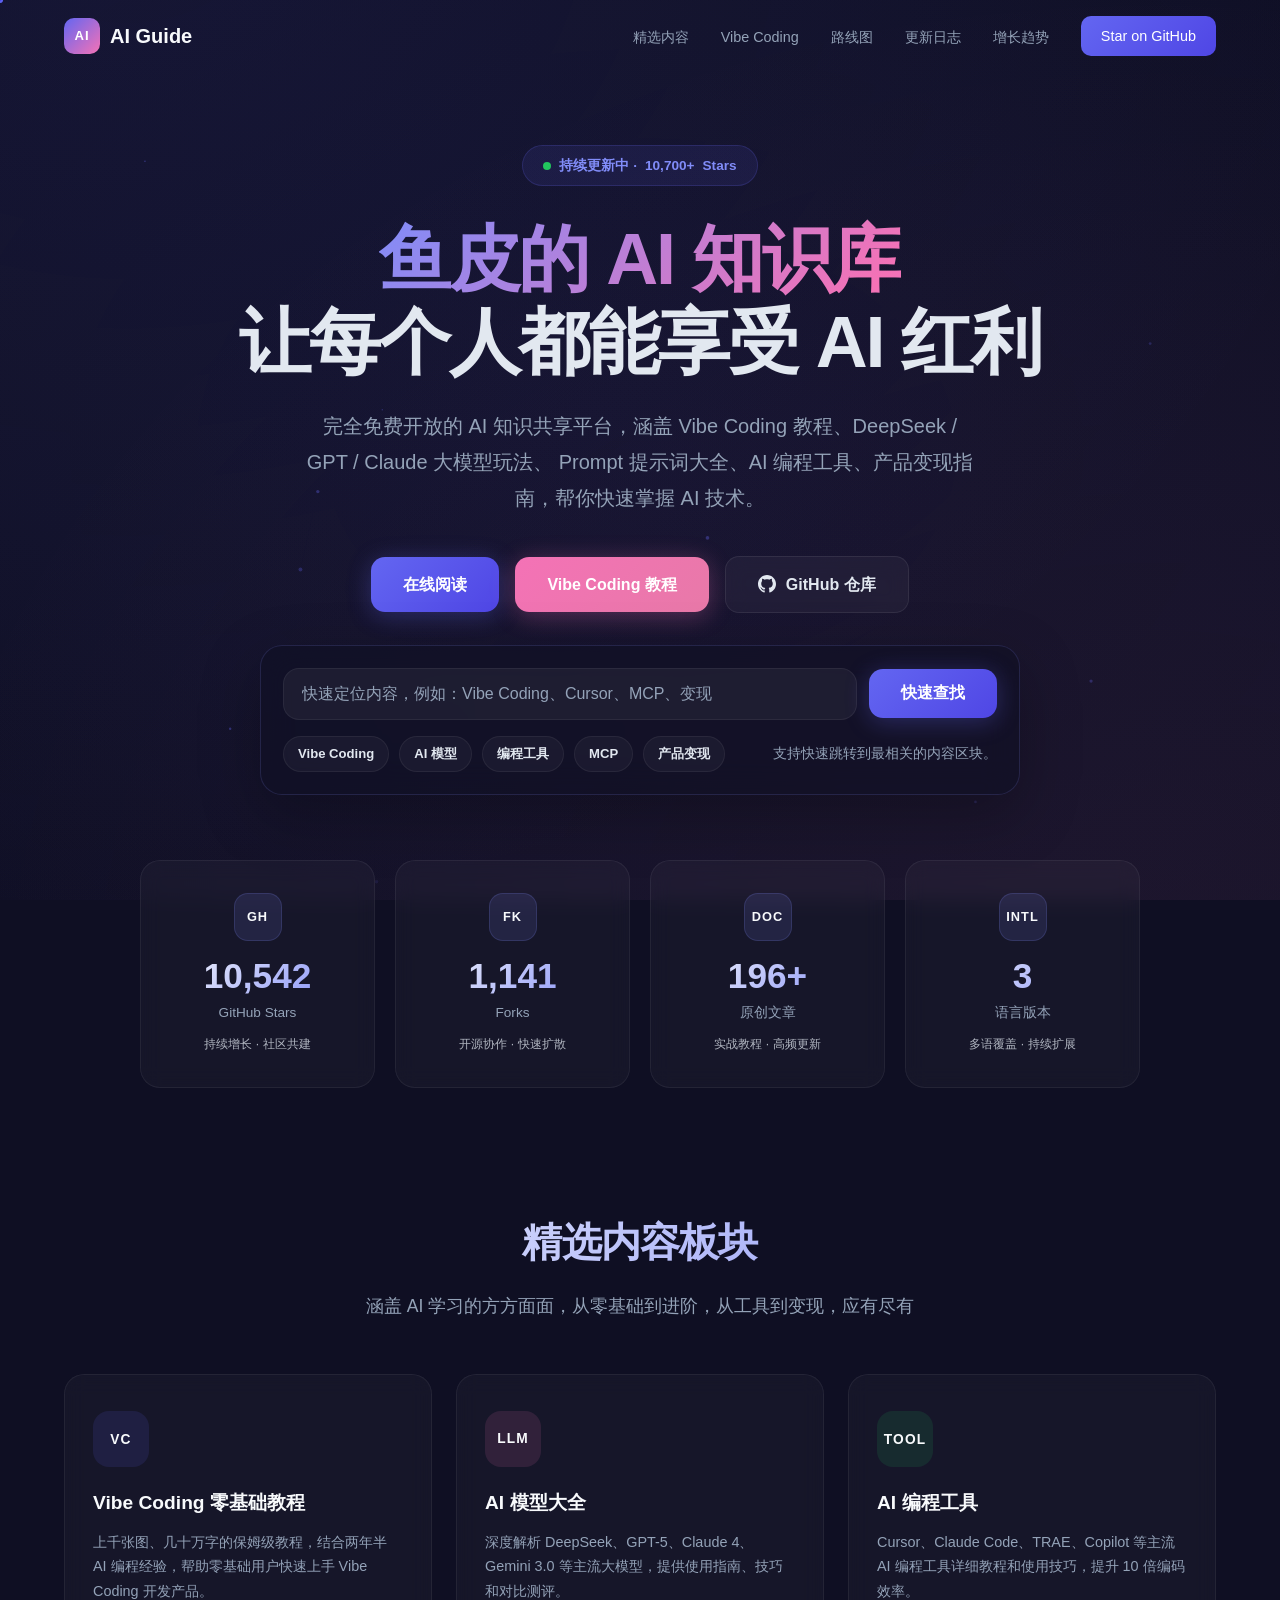
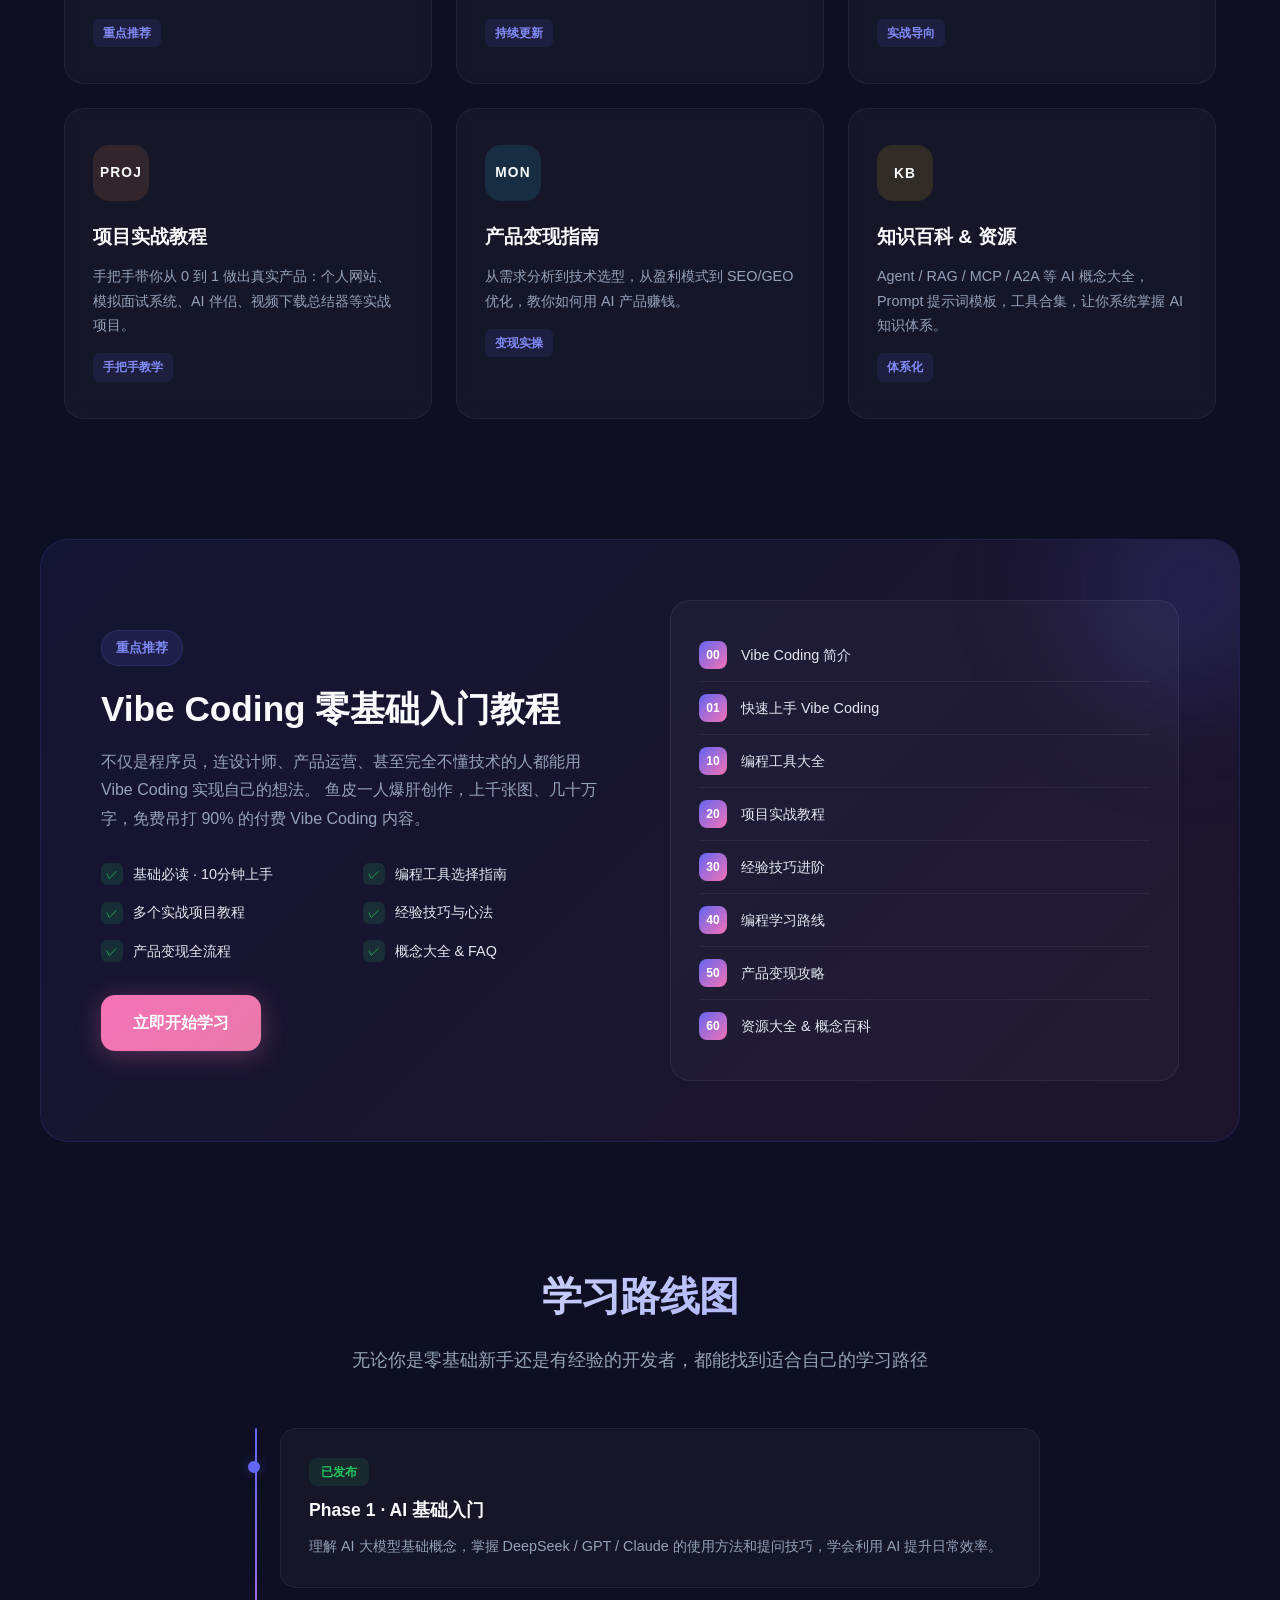
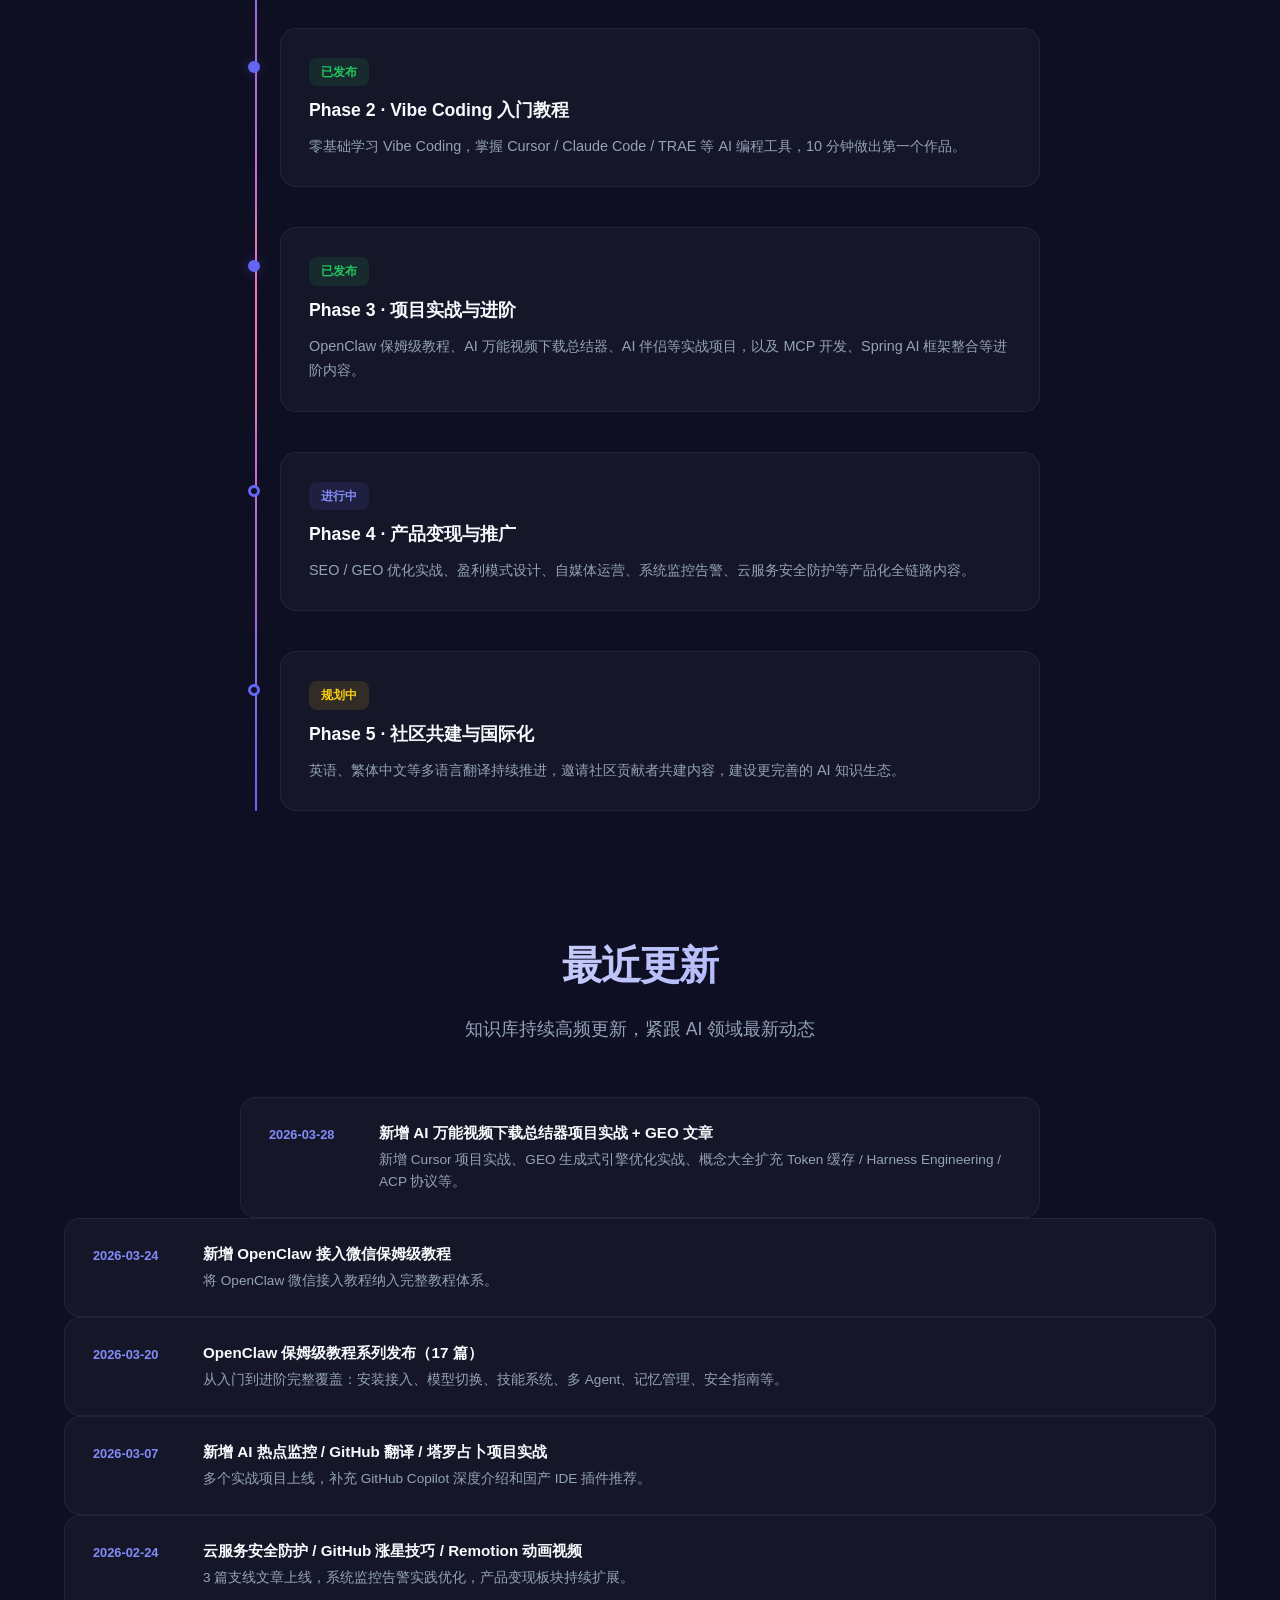
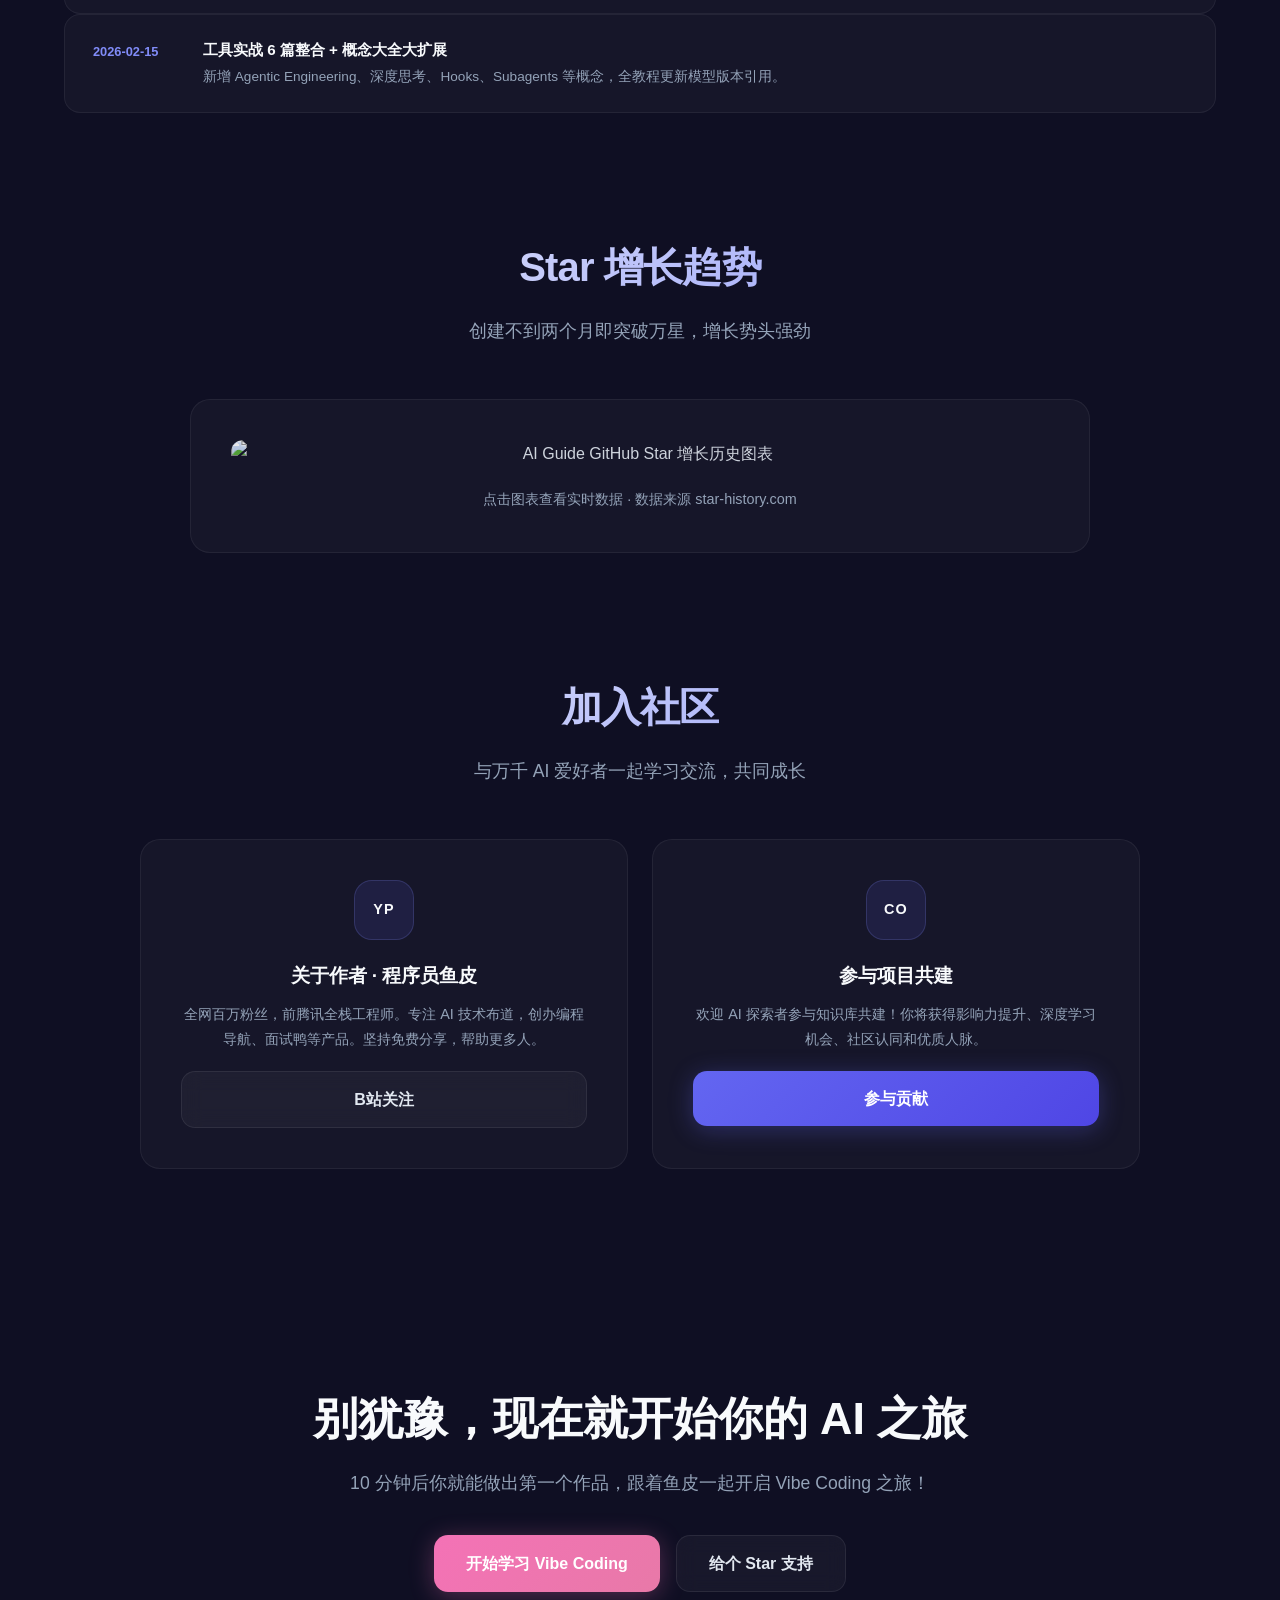
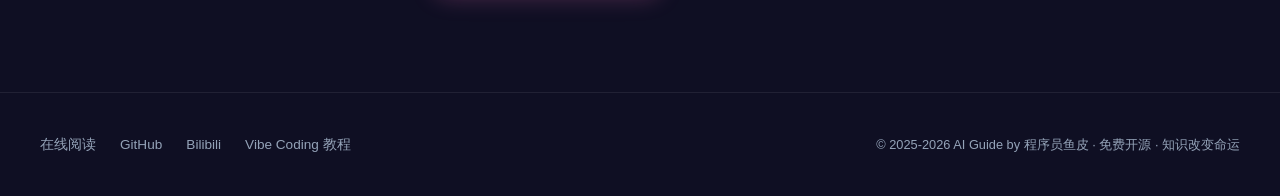
==== commit 85d92663: "Complete comprehensive SEO optimization for ai-guide website - Enhanced title tag with keyword-rich " ====
--- a/site/index.html
+++ b/site/index.html
@@ -3,13 +3,133 @@
 <head>
   <meta charset="UTF-8">
   <meta name="viewport" content="width=device-width, initial-scale=1.0">
-  <title>AI Guide - 鱼皮的 AI 知识库 | 免费开源 AI 学习平台</title>
-  <meta name="description" content="程序员鱼皮的 AI 资源大全 + Vibe Coding 零基础教程。10000+ Stars，涵盖 DeepSeek、GPT、Claude、Cursor 等热门 AI 工具教程。">
-  <meta name="keywords" content="AI,Vibe Coding,DeepSeek,ChatGPT,Claude,Cursor,AI编程,开源">
-  <meta property="og:title" content="AI Guide - 鱼皮的 AI 知识库">
-  <meta property="og:description" content="完全免费开放的 AI 知识共享平台，减少信息差，让每个人都能享受技术红利">
+  <title>AI Guide - 鱼皮的 AI 知识库 | Vibe Coding 零基础教程 | DeepSeek GPT Claude AI 编程工具</title>
+  <meta name="description" content="程序员鱼皮的 AI 资源大全和 Vibe Coding 零基础教程。10000+ GitHub Stars，涵盖 DeepSeek、GPT、Claude、Cursor 等 AI 编程工具，提供实战项目教程、产品变现指南，完全免费开源的 AI 学习平台。">
+  <meta name="keywords" content="AI,Vibe Coding,DeepSeek,ChatGPT,Claude,Cursor,AI编程,AI学习,人工智能教程,开源,鱼皮,AI知识库,编程工具,MCP,提示词,Prompt">
+  <meta name="author" content="程序员鱼皮">
+  <meta name="robots" content="index, follow, max-image-preview:large, max-snippet:-1, max-video-preview:-1">
+  <link rel="canonical" href="https://ai.codefather.cn/">
+
+  <!-- Open Graph / Facebook -->
   <meta property="og:type" content="website">
+  <meta property="og:url" content="https://ai.codefather.cn/">
+  <meta property="og:title" content="AI Guide - 鱼皮的 AI 知识库 | 免费开源 AI 学习平台">
+  <meta property="og:description" content="完全免费开放的 AI 知识共享平台，涵盖 Vibe Coding 教程、AI 模型、编程工具、实战项目，让每个人都能享受 AI 技术红利。">
+  <meta property="og:image" content="https://ai.codefather.cn/assets/og-image.jpg">
+  <meta property="og:site_name" content="AI Guide">
+  <meta property="og:locale" content="zh_CN">
+
+  <!-- Twitter -->
+  <meta name="twitter:card" content="summary_large_image">
+  <meta name="twitter:url" content="https://ai.codefather.cn/">
+  <meta name="twitter:title" content="AI Guide - 鱼皮的 AI 知识库">
+  <meta name="twitter:description" content="完全免费开放的 AI 知识共享平台，涵盖 Vibe Coding 教程、AI 模型、编程工具、实战项目。">
+  <meta name="twitter:image" content="https://ai.codefather.cn/assets/og-image.jpg">
+
+  <!-- Alternate Languages -->
+  <link rel="alternate" hreflang="zh-CN" href="https://ai.codefather.cn/">
+  <link rel="alternate" hreflang="zh-TW" href="https://ai.codefather.cn/zh-TW/">
+  <link rel="alternate" hreflang="en" href="https://ai.codefather.cn/en/">
+  <link rel="alternate" hreflang="x-default" href="https://ai.codefather.cn/">
+
   <link rel="icon" href="data:image/svg+xml,<svg xmlns=%22http://www.w3.org/2000/svg%22 viewBox=%220 0 100 100%22><text y=%22.9em%22 font-size=%2290%22>🐟</text></svg>">
+
+  <!-- Structured Data -->
+  <script type="application/ld+json">
+  {
+    "@context": "https://schema.org",
+    "@type": "WebSite",
+    "name": "AI Guide - 鱼皮的 AI 知识库",
+    "alternateName": "鱼皮 AI Guide",
+    "url": "https://ai.codefather.cn/",
+    "description": "完全免费开放的 AI 知识共享平台，涵盖 Vibe Coding 教程、AI 模型、编程工具、实战项目，让每个人都能享受 AI 技术红利。",
+    "inLanguage": "zh-CN",
+    "author": {
+      "@type": "Person",
+      "name": "程序员鱼皮",
+      "url": "https://space.bilibili.com/12890453"
+    },
+    "publisher": {
+      "@type": "Person",
+      "name": "程序员鱼皮"
+    },
+    "potentialAction": {
+      "@type": "SearchAction",
+      "target": {
+        "@type": "EntryPoint",
+        "urlTemplate": "https://ai.codefather.cn/?q={search_term_string}"
+      },
+      "query-input": "required name=search_term_string"
+    }
+  }
+  </script>
+  <script type="application/ld+json">
+  {
+    "@context": "https://schema.org",
+    "@type": "EducationalOrganization",
+    "name": "AI Guide",
+    "description": "免费开源的 AI 知识库和 Vibe Coding 教程平台",
+    "url": "https://ai.codefather.cn/",
+    "logo": "https://ai.codefather.cn/assets/logo.png",
+    "sameAs": [
+      "https://github.com/liyupi/ai-guide",
+      "https://space.bilibili.com/12890453"
+    ],
+    "contactPoint": {
+      "@type": "ContactPoint",
+      "contactType": "customer support",
+      "url": "https://github.com/liyupi/ai-guide"
+    }
+  }
+  </script>
+  <script type="application/ld+json">
+  {
+    "@context": "https://schema.org",
+    "@type": "Course",
+    "name": "Vibe Coding 零基础入门教程",
+    "description": "上千张图、几十万字的保姆级 Vibe Coding 教程，结合两年半 AI 编程经验，帮助零基础用户快速上手 AI 编程开发产品。",
+    "provider": {
+      "@type": "Person",
+      "name": "程序员鱼皮"
+    },
+    "url": "https://ai.codefather.cn/vibe",
+    "coursePrerequisites": "无需编程基础",
+    "educationalLevel": "初学者",
+    "inLanguage": "zh-CN",
+    "isAccessibleForFree": true,
+    "hasCourseInstance": {
+      "@type": "CourseInstance",
+      "courseMode": "online",
+      "courseWorkload": "PT10M"
+    }
+  }
+  </script>
+  <script type="application/ld+json">
+  {
+    "@context": "https://schema.org",
+    "@type": "BreadcrumbList",
+    "itemListElement": [
+      {
+        "@type": "ListItem",
+        "position": 1,
+        "name": "首页",
+        "item": "https://ai.codefather.cn/"
+      },
+      {
+        "@type": "ListItem",
+        "position": 2,
+        "name": "Vibe Coding 教程",
+        "item": "https://ai.codefather.cn/vibe"
+      },
+      {
+        "@type": "ListItem",
+        "position": 3,
+        "name": "GitHub 仓库",
+        "item": "https://github.com/liyupi/ai-guide"
+      }
+    ]
+  }
+  </script>
   <style>
     /* ========== CSS Reset & Base ========== */
     *, *::before, *::after { margin: 0; padding: 0; box-sizing: border-box; }
@@ -1076,13 +1196,13 @@
 
   <main id="main-content">
   <!-- Hero Section -->
-  <section class="hero" id="hero">
+  <section class="hero" id="hero" aria-labelledby="hero-heading">
     <div class="hero-content">
       <div class="hero-badge">
-        <span class="pulse-dot"></span>
+        <span class="pulse-dot" aria-hidden="true"></span>
         持续更新中 · <span id="hero-stars">10,700+</span> Stars
       </div>
-      <h1>
+      <h1 id="hero-heading">
         <span class="gradient-text">鱼皮的 AI 知识库</span><br>
         让每个人都能享受 AI 红利
       </h1>
@@ -1123,7 +1243,8 @@
   </section>
 
   <!-- Stats Section -->
-  <section class="stats fade-in">
+  <section class="stats fade-in" aria-labelledby="stats-heading">
+    <h2 id="stats-heading" class="sr-only">项目统计数据</h2>
     <div class="stats-grid">
       <div class="stat-card">
         <div class="stat-icon" aria-hidden="true">GH</div>
@@ -1153,59 +1274,59 @@
   </section>
 
   <!-- Features Section -->
-  <section class="features" id="features">
+  <section class="features" id="features" aria-labelledby="features-heading">
       <div class="container">
-        <div class="section-title fade-in">
-        <h2>精选内容板块</h2>
+        <header class="section-title fade-in">
+        <h2 id="features-heading">精选内容板块</h2>
         <p>涵盖 AI 学习的方方面面，从零基础到进阶，从工具到变现，应有尽有</p>
-      </div>
+      </header>
       <div class="features-grid">
-        <div class="feature-card fade-in">
+        <article class="feature-card fade-in">
           <div class="feature-icon purple" aria-hidden="true">VC</div>
           <h3>Vibe Coding 零基础教程</h3>
           <p>上千张图、几十万字的保姆级教程，结合两年半 AI 编程经验，帮助零基础用户快速上手 Vibe Coding 开发产品。</p>
           <span class="feature-tag">重点推荐</span>
-        </div>
-        <div class="feature-card fade-in">
+        </article>
+        <article class="feature-card fade-in">
           <div class="feature-icon pink" aria-hidden="true">LLM</div>
           <h3>AI 模型大全</h3>
           <p>深度解析 DeepSeek、GPT-5、Claude 4、Gemini 3.0 等主流大模型，提供使用指南、技巧和对比测评。</p>
           <span class="feature-tag">持续更新</span>
-        </div>
-        <div class="feature-card fade-in">
+        </article>
+        <article class="feature-card fade-in">
           <div class="feature-icon green" aria-hidden="true">TOOL</div>
           <h3>AI 编程工具</h3>
           <p>Cursor、Claude Code、TRAE、Copilot 等主流 AI 编程工具详细教程和使用技巧，提升 10 倍编码效率。</p>
           <span class="feature-tag">实战导向</span>
-        </div>
-        <div class="feature-card fade-in">
+        </article>
+        <article class="feature-card fade-in">
           <div class="feature-icon orange" aria-hidden="true">PROJ</div>
           <h3>项目实战教程</h3>
           <p>手把手带你从 0 到 1 做出真实产品：个人网站、模拟面试系统、AI 伴侣、视频下载总结器等实战项目。</p>
           <span class="feature-tag">手把手教学</span>
-        </div>
-        <div class="feature-card fade-in">
+        </article>
+        <article class="feature-card fade-in">
           <div class="feature-icon cyan" aria-hidden="true">MON</div>
           <h3>产品变现指南</h3>
           <p>从需求分析到技术选型，从盈利模式到 SEO/GEO 优化，教你如何用 AI 产品赚钱。</p>
           <span class="feature-tag">变现实操</span>
-        </div>
-        <div class="feature-card fade-in">
+        </article>
+        <article class="feature-card fade-in">
           <div class="feature-icon yellow" aria-hidden="true">KB</div>
           <h3>知识百科 & 资源</h3>
           <p>Agent / RAG / MCP / A2A 等 AI 概念大全，Prompt 提示词模板，工具合集，让你系统掌握 AI 知识体系。</p>
           <span class="feature-tag">体系化</span>
-        </div>
+        </article>
       </div>
     </div>
   </section>
 
   <!-- Vibe Coding Spotlight -->
-  <section class="spotlight" id="vibe-coding">
-    <div class="spotlight-card fade-in">
+  <section class="spotlight" id="vibe-coding" aria-labelledby="vibe-coding-heading">
+    <article class="spotlight-card fade-in">
       <div class="spotlight-content">
         <span class="badge">重点推荐</span>
-        <h2>Vibe Coding 零基础入门教程</h2>
+        <h2 id="vibe-coding-heading">Vibe Coding 零基础入门教程</h2>
         <p>
           不仅是程序员，连设计师、产品运营、甚至完全不懂技术的人都能用 Vibe Coding 实现自己的想法。
           鱼皮一人爆肝创作，上千张图、几十万字，免费吊打 90% 的付费 Vibe Coding 内容。
@@ -1252,61 +1373,61 @@
           <div class="outline-item"><span class="outline-num">60</span> 资源大全 & 概念百科</div>
         </div>
       </div>
-    </div>
+    </article>
   </section>
 
   <!-- Roadmap -->
-  <section class="roadmap" id="roadmap">
+  <section class="roadmap" id="roadmap" aria-labelledby="roadmap-heading">
     <div class="container">
-      <div class="section-title fade-in">
-        <h2>学习路线图</h2>
+      <header class="section-title fade-in">
+        <h2 id="roadmap-heading">学习路线图</h2>
         <p>无论你是零基础新手还是有经验的开发者，都能找到适合自己的学习路径</p>
-      </div>
+      </header>
       <div class="roadmap-timeline fade-in">
-        <div class="roadmap-item active">
+        <article class="roadmap-item active">
           <div class="roadmap-dot"></div>
           <span class="phase-badge done">已发布</span>
           <h3>Phase 1 · AI 基础入门</h3>
           <p>理解 AI 大模型基础概念，掌握 DeepSeek / GPT / Claude 的使用方法和提问技巧，学会利用 AI 提升日常效率。</p>
-        </div>
-        <div class="roadmap-item active">
+        </article>
+        <article class="roadmap-item active">
           <div class="roadmap-dot"></div>
           <span class="phase-badge done">已发布</span>
           <h3>Phase 2 · Vibe Coding 入门教程</h3>
           <p>零基础学习 Vibe Coding，掌握 Cursor / Claude Code / TRAE 等 AI 编程工具，10 分钟做出第一个作品。</p>
-        </div>
-        <div class="roadmap-item active">
+        </article>
+        <article class="roadmap-item active">
           <div class="roadmap-dot"></div>
           <span class="phase-badge done">已发布</span>
           <h3>Phase 3 · 项目实战与进阶</h3>
           <p>OpenClaw 保姆级教程、AI 万能视频下载总结器、AI 伴侣等实战项目，以及 MCP 开发、Spring AI 框架整合等进阶内容。</p>
-        </div>
-        <div class="roadmap-item">
+        </article>
+        <article class="roadmap-item">
           <div class="roadmap-dot"></div>
           <span class="phase-badge current">进行中</span>
           <h3>Phase 4 · 产品变现与推广</h3>
           <p>SEO / GEO 优化实战、盈利模式设计、自媒体运营、系统监控告警、云服务安全防护等产品化全链路内容。</p>
-        </div>
-        <div class="roadmap-item">
+        </article>
+        <article class="roadmap-item">
           <div class="roadmap-dot"></div>
           <span class="phase-badge future">规划中</span>
           <h3>Phase 5 · 社区共建与国际化</h3>
           <p>英语、繁体中文等多语言翻译持续推进，邀请社区贡献者共建内容，建设更完善的 AI 知识生态。</p>
-        </div>
+        </article>
       </div>
     </div>
   </section>
 
   <!-- Changelog -->
-  <section class="changelog" id="changelog">
+  <section class="changelog" id="changelog" aria-labelledby="changelog-heading">
     <div class="container">
-      <div class="section-title fade-in">
-        <h2>最近更新</h2>
+      <header class="section-title fade-in">
+        <h2 id="changelog-heading">最近更新</h2>
         <p>知识库持续高频更新，紧跟 AI 领域最新动态</p>
-      </div>
+      </header>
       <div class="changelog-list fade-in">
-        <div class="changelog-item">
-          <div class="changelog-date">2026-03-28</div>
+        <article class="changelog-item">
+          <time class="changelog-date" datetime="2026-03-28">2026-03-28</time>
           <div class="changelog-body">
             <h4>新增 AI 万能视频下载总结器项目实战 + GEO 文章</h4>
             <p>新增 Cursor 项目实战、GEO 生成式引擎优化实战、概念大全扩充 Token 缓存 / Harness Engineering / ACP 协议等。</p>
